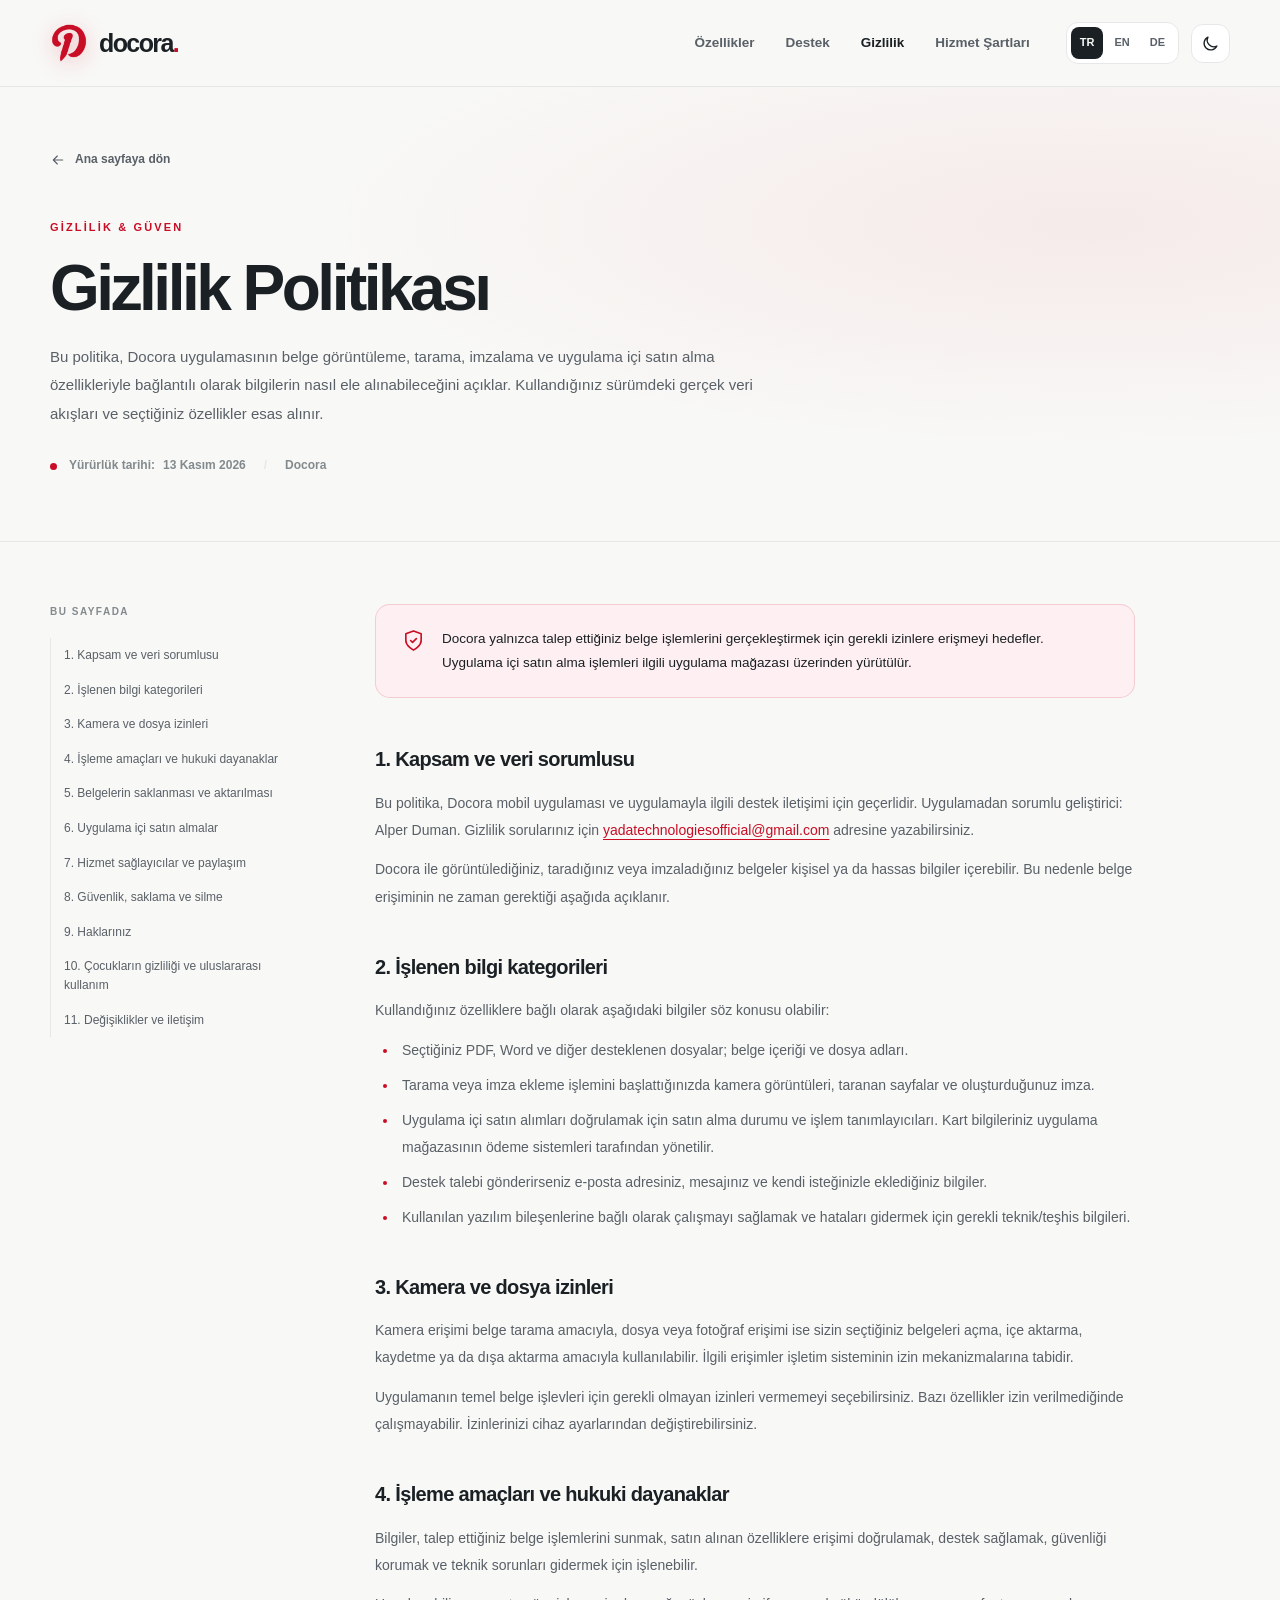
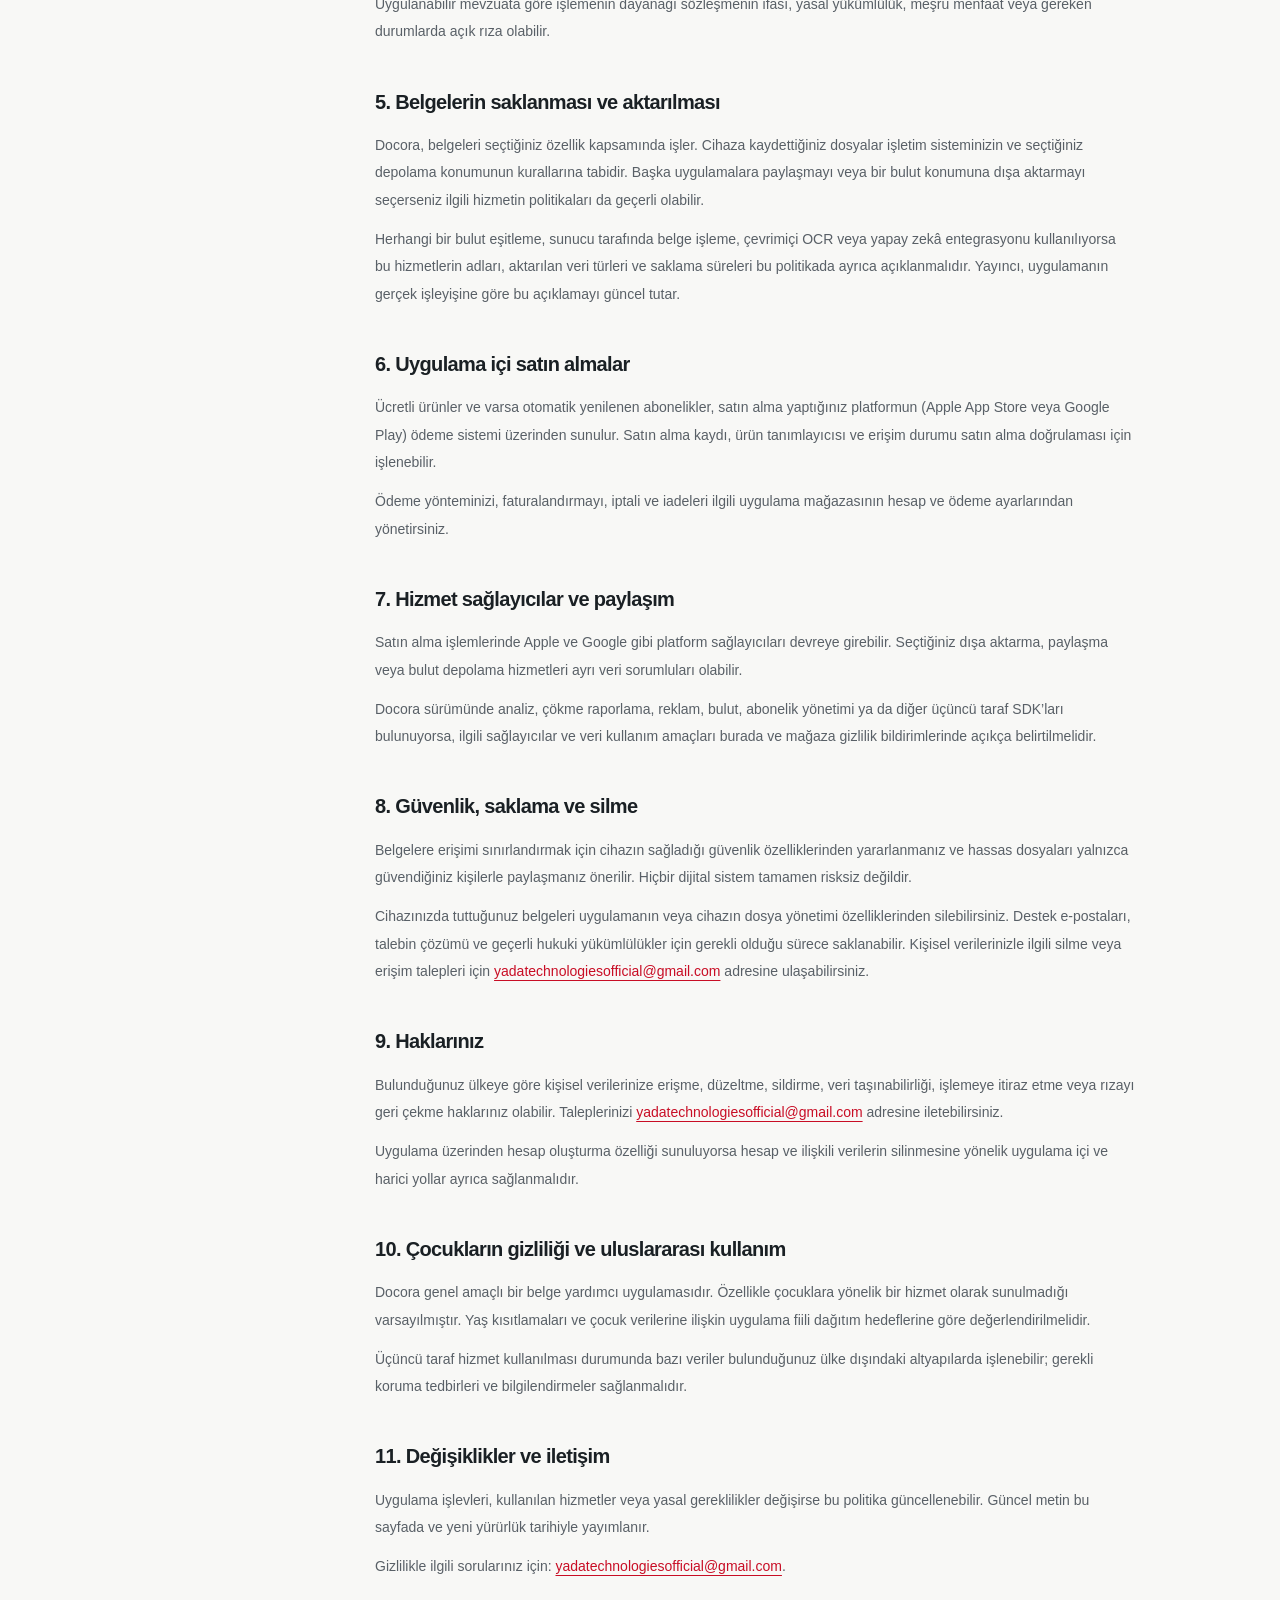
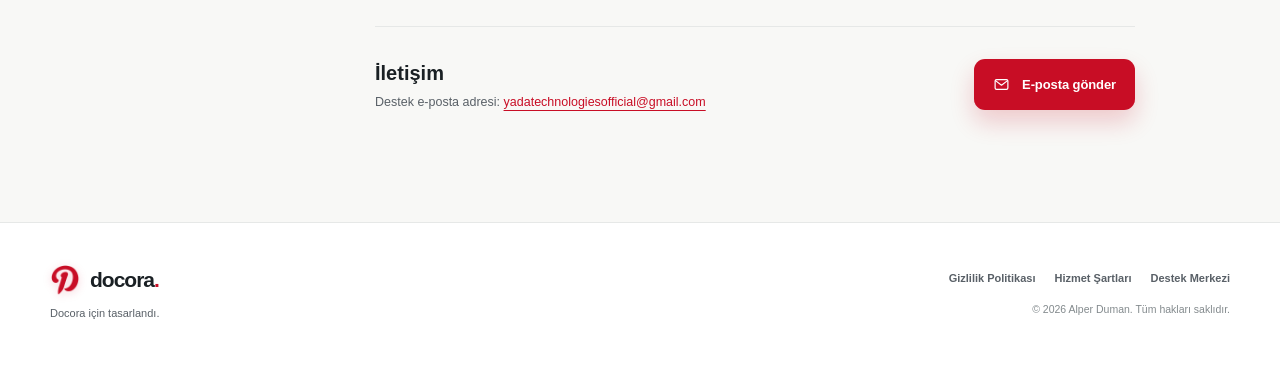
==== privacy.html @ 455901a7 "feat: integrate official Docora logo, responsive branding and prepare GitHub Pages" ====
<!doctype html>
<html lang="tr">
<head>
  <meta charset="utf-8">
  <meta name="viewport" content="width=device-width, initial-scale=1">
  <meta name="description" content="Docora Gizlilik Politikası: belge erişimi, uygulama izinleri, veri işleme ve haklarınız.">
  <meta name="theme-color" content="#f8f8f6">
  <meta name="robots" content="index,follow">
  <meta property="og:type" content="website">
  <meta property="og:site_name" content="Docora">
  <meta property="og:title" content="Gizlilik Politikası — Docora">
  <meta property="og:description" content="Docora Gizlilik Politikası: belge erişimi, uygulama izinleri, veri işleme ve haklarınız.">
  <title>Gizlilik Politikası — Docora</title>
  <link rel="icon" type="image/svg+xml" href="assets/favicon.svg">
  <link rel="icon" type="image/png" sizes="32x32" href="assets/favicon-32x32.png">
  <link rel="icon" type="image/png" sizes="16x16" href="assets/favicon-16x16.png">
  <link rel="apple-touch-icon" sizes="180x180" href="assets/apple-touch-icon.png">
  <meta property="og:image" content="assets/logo.png">
  <link rel="stylesheet" href="assets/style.css">
  <script>try{let v=localStorage.getItem('docora-theme');if(v==='light'||v==='dark')document.documentElement.dataset.theme=v;else if(matchMedia('(prefers-color-scheme: dark)').matches)document.documentElement.dataset.theme='dark'}catch(e){}</script>
  <script defer src="assets/content.js"></script>
  <script defer src="assets/main.js"></script>
</head>
<body data-page="privacy">
<div id="app">
  <header class="site-header"><div class="container header-inner"><a class="brand" href="index.html"><img src="assets/logo.png" alt="Docora Logo" class="brand-logo" width="38" height="38"><span>docora<span class="brand-dot">.</span></span></a><nav class="site-nav" style="display:flex;flex-direction:row;position:static;box-shadow:none;padding:0;border:0"><a href="index.html#features">Özellikler</a><a href="support.html">Destek</a><a href="privacy.html">Gizlilik</a><a href="terms.html">Hizmet Şartları</a></nav></div></header>
  <main id="main-content"><section class="legal-hero"><div class="container"><a class="back-link" href="index.html">Ana sayfaya dön</a><h1>Gizlilik Politikası</h1><p>Bu politika, Docora uygulamasının belge görüntüleme, tarama, imzalama ve uygulama içi satın alma özellikleriyle bağlantılı olarak bilgilerin nasıl ele alınabileceğini açıklar. Kullandığınız sürümdeki gerçek veri akışları ve seçtiğiniz özellikler esas alınır.</p><p>Yürürlük tarihi: 13 Kasım 2026</p></div></section><section class="legal-body-section"><div class="container"><article class="policy-article"><div class="policy-summary"><p>Docora yalnızca talep ettiğiniz belge işlemlerini gerçekleştirmek için gerekli izinlere erişmeyi hedefler. Uygulama içi satın alma işlemleri ilgili uygulama mağazası üzerinden yürütülür.</p></div><section class="policy-section" id="scope"><h2>1. Kapsam ve veri sorumlusu</h2><p>Bu politika, Docora mobil uygulaması ve uygulamayla ilgili destek iletişimi için geçerlidir. Uygulamadan sorumlu geliştirici: Alper Duman. Gizlilik sorularınız için <a href="mailto:yadatechnologiesofficial@gmail.com">yadatechnologiesofficial@gmail.com</a> adresine yazabilirsiniz.</p><p>Docora ile görüntülediğiniz, taradığınız veya imzaladığınız belgeler kişisel ya da hassas bilgiler içerebilir. Bu nedenle belge erişiminin ne zaman gerektiği aşağıda açıklanır.</p></section><section class="policy-section" id="data"><h2>2. İşlenen bilgi kategorileri</h2><p>Kullandığınız özelliklere bağlı olarak aşağıdaki bilgiler söz konusu olabilir:</p><ul><li>Seçtiğiniz PDF, Word ve diğer desteklenen dosyalar; belge içeriği ve dosya adları.</li><li>Tarama veya imza ekleme işlemini başlattığınızda kamera görüntüleri, taranan sayfalar ve oluşturduğunuz imza.</li><li>Uygulama içi satın alımları doğrulamak için satın alma durumu ve işlem tanımlayıcıları. Kart bilgileriniz uygulama mağazasının ödeme sistemleri tarafından yönetilir.</li><li>Destek talebi gönderirseniz e-posta adresiniz, mesajınız ve kendi isteğinizle eklediğiniz bilgiler.</li><li>Kullanılan yazılım bileşenlerine bağlı olarak çalışmayı sağlamak ve hataları gidermek için gerekli teknik/teşhis bilgileri.</li></ul></section><section class="policy-section" id="permissions"><h2>3. Kamera ve dosya izinleri</h2><p>Kamera erişimi belge tarama amacıyla, dosya veya fotoğraf erişimi ise sizin seçtiğiniz belgeleri açma, içe aktarma, kaydetme ya da dışa aktarma amacıyla kullanılabilir. İlgili erişimler işletim sisteminin izin mekanizmalarına tabidir.</p><p>Uygulamanın temel belge işlevleri için gerekli olmayan izinleri vermemeyi seçebilirsiniz. Bazı özellikler izin verilmediğinde çalışmayabilir. İzinlerinizi cihaz ayarlarından değiştirebilirsiniz.</p></section><section class="policy-section" id="purpose"><h2>4. İşleme amaçları ve hukuki dayanaklar</h2><p>Bilgiler, talep ettiğiniz belge işlemlerini sunmak, satın alınan özelliklere erişimi doğrulamak, destek sağlamak, güvenliği korumak ve teknik sorunları gidermek için işlenebilir.</p><p>Uygulanabilir mevzuata göre işlemenin dayanağı sözleşmenin ifası, yasal yükümlülük, meşru menfaat veya gereken durumlarda açık rıza olabilir.</p></section><section class="policy-section" id="storage"><h2>5. Belgelerin saklanması ve aktarılması</h2><p>Docora, belgeleri seçtiğiniz özellik kapsamında işler. Cihaza kaydettiğiniz dosyalar işletim sisteminizin ve seçtiğiniz depolama konumunun kurallarına tabidir. Başka uygulamalara paylaşmayı veya bir bulut konumuna dışa aktarmayı seçerseniz ilgili hizmetin politikaları da geçerli olabilir.</p><p>Herhangi bir bulut eşitleme, sunucu tarafında belge işleme, çevrimiçi OCR veya yapay zekâ entegrasyonu kullanılıyorsa bu hizmetlerin adları, aktarılan veri türleri ve saklama süreleri bu politikada ayrıca açıklanmalıdır. Yayıncı, uygulamanın gerçek işleyişine göre bu açıklamayı güncel tutar.</p></section><section class="policy-section" id="purchases"><h2>6. Uygulama içi satın almalar</h2><p>Ücretli ürünler ve varsa otomatik yenilenen abonelikler, satın alma yaptığınız platformun (Apple App Store veya Google Play) ödeme sistemi üzerinden sunulur. Satın alma kaydı, ürün tanımlayıcısı ve erişim durumu satın alma doğrulaması için işlenebilir.</p><p>Ödeme yönteminizi, faturalandırmayı, iptali ve iadeleri ilgili uygulama mağazasının hesap ve ödeme ayarlarından yönetirsiniz.</p></section><section class="policy-section" id="sharing"><h2>7. Hizmet sağlayıcılar ve paylaşım</h2><p>Satın alma işlemlerinde Apple ve Google gibi platform sağlayıcıları devreye girebilir. Seçtiğiniz dışa aktarma, paylaşma veya bulut depolama hizmetleri ayrı veri sorumluları olabilir.</p><p>Docora sürümünde analiz, çökme raporlama, reklam, bulut, abonelik yönetimi ya da diğer üçüncü taraf SDK’ları bulunuyorsa, ilgili sağlayıcılar ve veri kullanım amaçları burada ve mağaza gizlilik bildirimlerinde açıkça belirtilmelidir.</p></section><section class="policy-section" id="security"><h2>8. Güvenlik, saklama ve silme</h2><p>Belgelere erişimi sınırlandırmak için cihazın sağladığı güvenlik özelliklerinden yararlanmanız ve hassas dosyaları yalnızca güvendiğiniz kişilerle paylaşmanız önerilir. Hiçbir dijital sistem tamamen risksiz değildir.</p><p>Cihazınızda tuttuğunuz belgeleri uygulamanın veya cihazın dosya yönetimi özelliklerinden silebilirsiniz. Destek e-postaları, talebin çözümü ve geçerli hukuki yükümlülükler için gerekli olduğu sürece saklanabilir. Kişisel verilerinizle ilgili silme veya erişim talepleri için <a href="mailto:yadatechnologiesofficial@gmail.com">yadatechnologiesofficial@gmail.com</a> adresine ulaşabilirsiniz.</p></section><section class="policy-section" id="rights"><h2>9. Haklarınız</h2><p>Bulunduğunuz ülkeye göre kişisel verilerinize erişme, düzeltme, sildirme, veri taşınabilirliği, işlemeye itiraz etme veya rızayı geri çekme haklarınız olabilir. Taleplerinizi <a href="mailto:yadatechnologiesofficial@gmail.com">yadatechnologiesofficial@gmail.com</a> adresine iletebilirsiniz.</p><p>Uygulama üzerinden hesap oluşturma özelliği sunuluyorsa hesap ve ilişkili verilerin silinmesine yönelik uygulama içi ve harici yollar ayrıca sağlanmalıdır.</p></section><section class="policy-section" id="children"><h2>10. Çocukların gizliliği ve uluslararası kullanım</h2><p>Docora genel amaçlı bir belge yardımcı uygulamasıdır. Özellikle çocuklara yönelik bir hizmet olarak sunulmadığı varsayılmıştır. Yaş kısıtlamaları ve çocuk verilerine ilişkin uygulama fiili dağıtım hedeflerine göre değerlendirilmelidir.</p><p>Üçüncü taraf hizmet kullanılması durumunda bazı veriler bulunduğunuz ülke dışındaki altyapılarda işlenebilir; gerekli koruma tedbirleri ve bilgilendirmeler sağlanmalıdır.</p></section><section class="policy-section" id="updates"><h2>11. Değişiklikler ve iletişim</h2><p>Uygulama işlevleri, kullanılan hizmetler veya yasal gereklilikler değişirse bu politika güncellenebilir. Güncel metin bu sayfada ve yeni yürürlük tarihiyle yayımlanır.</p><p>Gizlilikle ilgili sorularınız için: <a href="mailto:yadatechnologiesofficial@gmail.com">yadatechnologiesofficial@gmail.com</a>.</p></section><p>İletişim: <a href="mailto:yadatechnologiesofficial@gmail.com">yadatechnologiesofficial@gmail.com</a></p></article></div></section></main>
  <footer class="site-footer"><div class="container footer-inner"><div class="footer-brand"><a href="index.html" class="footer-brand-name"><img src="assets/logo.png" alt="Docora Logo" class="brand-logo" width="30" height="30"><strong>docora<span class="brand-dot">.</span></strong></a><span>Docora için tasarlandı.</span></div><div class="footer-right"><div class="footer-links"><a href="privacy.html">Gizlilik</a><a href="terms.html">Hizmet Şartları</a><a href="support.html">Destek</a></div><span class="copyright">© 2026 Alper Duman. Tüm hakları saklıdır.</span></div></div></footer>
</div>
</body>
</html>
---- assets/style.css ----
:root {
  color-scheme: light;
  --bg: #f8f8f6;
  --surface: #ffffff;
  --surface-2: #f1f1ef;
  --text: #1a2024;
  --subtle: #596067;
  --muted: #838a8d;
  --line: #e6e8e7;
  --red: #c80d25;
  --red-strong: #a9071c;
  --red-light: #fef0f2;
  --paper: #fffefa;
  --header: rgba(248,248,246,.91);
  --shadow: 0 28px 80px rgba(23,30,36,.07);
  --radius: 21px;
}
:root[data-theme='dark'] {
  color-scheme: dark;
  --bg: #121516;
  --surface: #1c2021;
  --surface-2: #24292a;
  --text: #f5f4f1;
  --subtle: #b0b6b7;
  --muted: #8c9698;
  --line: #333839;
  --red: #e0283e;
  --red-strong: #c80d25;
  --red-light: #36171b;
  --paper: #f7f4ef;
  --header: rgba(18,21,22,.93);
  --shadow: 0 28px 80px rgba(0,0,0,.26);
}
*,*::before,*::after { box-sizing:border-box; }
html { scroll-behavior:smooth; scroll-padding-top:104px; }
body { margin:0; background:var(--bg); color:var(--text); font-family:-apple-system,BlinkMacSystemFont,'Segoe UI',Arial,sans-serif; line-height:1.62; -webkit-font-smoothing:antialiased; }
a { color:inherit; text-decoration:none; }
button { font:inherit; }
button,a { -webkit-tap-highlight-color:transparent; }
button:focus-visible,a:focus-visible,summary:focus-visible { outline:3px solid var(--red); outline-offset:4px; }
::selection { background:var(--red); color:white; }
svg { flex-shrink:0; }
.container { width:min(1180px,calc(100% - 76px)); margin-inline:auto; }
.skip-link { position:fixed; top:-100px; left:20px; z-index:200; padding:12px 18px; background:var(--text); color:var(--bg); border-radius:10px; }
.skip-link:focus { top:12px; }
.site-header { background:var(--header); backdrop-filter:blur(22px); -webkit-backdrop-filter:blur(22px); position:sticky; top:0; z-index:50; border-bottom:1px solid var(--line); }
.header-inner { display:flex; align-items:center; min-height:86px; gap:36px; }
.brand { display:inline-flex; align-items:center; gap:11px; flex-shrink:0; font-size:25px; font-family:-apple-system,BlinkMacSystemFont,'Segoe UI',Arial,sans-serif; font-weight:800; letter-spacing:-1.6px; line-height:1; }
.brand-logo { width:38px; height:38px; object-fit:contain; border-radius:10px; display:inline-block; vertical-align:middle; filter:drop-shadow(0 4px 10px rgba(200,13,37,.25)); transition:transform .2s ease; }
.brand:hover .brand-logo { transform:scale(1.06); }
.brand-mark { display:none; }
.brand-dot { color:var(--red); }
.site-nav { display:flex; align-items:center; gap:31px; margin-left:auto; white-space:nowrap; }
.site-nav a { color:var(--subtle); font-size:13.5px; font-weight:700; transition:color .2s; }
.site-nav a:hover,.site-nav a.active { color:var(--text); }
.header-actions { display:flex; align-items:center; gap:12px; flex-shrink:0; }
.lang-switch { display:flex; border:1px solid var(--line); border-radius:12px; padding:4px; gap:2px; background:var(--surface); }
.lang-button { border:0; border-radius:8px; color:var(--subtle); background:transparent; padding:7px 9px; font-size:11px; font-weight:800; cursor:pointer; transition:background .2s,color .2s; }
.lang-button.selected { background:var(--text); color:var(--bg); }
.lang-button:not(.selected):hover { background:var(--surface-2); }
.icon-button { display:grid; place-items:center; color:var(--text); border:1px solid var(--line); border-radius:12px; background:var(--surface); width:39px; height:39px; cursor:pointer; transition:transform .2s,background .2s; }
.icon-button:hover { transform:translateY(-2px); background:var(--surface-2); }
.menu-toggle { display:none; }
.hero { position:relative; overflow:hidden; border-bottom:1px solid var(--line); background:radial-gradient(ellipse at 78% 10%,rgba(200,13,37,.07),transparent 43%),var(--bg); }
.hero-grid { display:grid; grid-template-columns:1fr 1.03fr; gap:46px; align-items:center; min-height:680px; padding-block:95px 114px; }
.hero-copy { position:relative; z-index:2; }
.eyebrow { display:inline-flex; align-items:center; gap:10px; font-size:11px; font-weight:800; text-transform:uppercase; letter-spacing:2.15px; color:var(--red); line-height:1.5; }
.eyebrow-line { width:25px; height:1px; background:var(--red); }
h1,h2,h3,h4,p { margin-top:0; }
h1,h2,h3,h4 { font-family:-apple-system,BlinkMacSystemFont,'Segoe UI',Arial,sans-serif; }
.hero h1 { font-size:clamp(51px,5.4vw,83px); line-height:1.09; letter-spacing:-5px; margin:22px 0 26px; font-weight:800; }
.hero h1 em { font-style:normal; color:var(--red); }
.hero-description { color:var(--subtle); font-size:17px; max-width:490px; line-height:1.85; margin:0 0 32px; }
.hero-actions { display:flex; gap:12px; flex-wrap:wrap; }
.button { display:inline-flex; align-items:center; justify-content:center; gap:12px; padding:14px 19px; min-height:51px; border-radius:11px; font-size:13px; font-weight:800; letter-spacing:-.1px; transition:transform .2s,box-shadow .2s,background .2s; }
.button:hover { transform:translateY(-2px); }
.button-primary { background:var(--red); color:#fff; box-shadow:0 12px 25px rgba(200,13,37,.2); }
.button-primary:hover { background:var(--red-strong); box-shadow:0 15px 30px rgba(200,13,37,.28); }
.button-ghost { background:var(--surface); border:1px solid var(--line); color:var(--text); }
.button-ghost:hover { box-shadow:0 10px 25px rgba(10,10,10,.06); }
.hero-tags { display:flex; gap:18px; flex-wrap:wrap; margin-top:42px; }
.hero-tags span { display:inline-flex; align-items:center; gap:7px; font-size:11px; color:var(--subtle); font-weight:700; }
.hero-tags svg { color:var(--red); }
.hero-visual { min-width:0; position:relative; }
.workspace { position:relative; width:100%; max-width:540px; margin-inline:auto; border-radius:22px; overflow:hidden; border:1px solid var(--line); box-shadow:0 39px 85px rgba(20,27,28,.11),0 7px 16px rgba(20,27,28,.04); background:var(--surface); transform:rotate(-1deg); }
.workspace-top { height:66px; border-bottom:1px solid var(--line); padding:0 23px; display:flex; align-items:center; gap:12px; }
.workspace-mini-logo { display:inline-flex; align-items:center; }
.workspace-mini-logo .brand-logo { width:28px; height:28px; border-radius:7px; filter:none; }
.workspace-label { font-size:10px; font-weight:800; color:var(--muted); letter-spacing:1px; }
.status-pill { margin-left:auto; display:inline-flex; align-items:center; gap:6px; padding:6px 11px; border-radius:99px; background:#eaf5ec; color:#42865a; font-size:10px; font-weight:800; }
.status-pill i { display:inline-block; width:5px; height:5px; border-radius:100%; background:#3baa5a; }
.workspace-canvas { position:relative; min-height:392px; display:flex; justify-content:center; align-items:center; background:repeating-linear-gradient(0deg,transparent 0,transparent 23px,rgba(127,135,137,.045) 24px),repeating-linear-gradient(90deg,transparent 0,transparent 23px,rgba(127,135,137,.045) 24px),var(--surface-2); overflow:hidden; }
.paper-shadow { position:absolute; width:245px; height:315px; transform:translate(12px,9px) rotate(5deg); background:rgba(18,32,40,.09); border-radius:5px; }
.paper { position:relative; width:246px; height:320px; background:var(--paper); box-shadow:0 19px 40px rgba(0,0,0,.12); border-radius:4px; color:#2c3235; transform:rotate(2deg); }
.paper-header { display:flex; align-items:center; gap:8px; padding:15px 16px; border-bottom:1px solid #edeae5; color:#777e7d; font-size:9px; font-weight:700; }
.paper-doc-logo { width:16px; height:16px; object-fit:contain; border-radius:4px; }
.paper-icon { color:#c80d25; }
.paper-menu { margin-left:auto; letter-spacing:2px; font-size:13px; }
.paper-main { padding:26px 26px 16px; }
.paper-accent { width:23px; height:5px; border-radius:10px; background:#c80d25; margin-bottom:17px; }
.paper-title-line { width:90%; height:10px; background:#303c43; border-radius:3px; margin-bottom:8px; }
.paper-title-line.short { width:60%; height:10px; }
.paper-lines { margin-top:24px; display:grid; gap:8px; }
.paper-lines i { width:100%; height:4px; background:#d7d9d7; border-radius:5px; }
.paper-lines i:nth-child(2) { width:82%; }
.paper-lines i:nth-child(4) { width:69%; }
.paper-signature { margin-top:13px; height:45px; display:flex; align-items:center; }
.paper-footer { border-top:1px solid #edeae5; display:flex; justify-content:space-between; align-items:center; padding:10px 17px; color:#9a9e9b; font-size:8px; font-weight:800; letter-spacing:.8px; }
.paper-footer-brand { display:inline-flex; align-items:center; gap:5px; font-weight:800; letter-spacing:.8px; }
.paper-footer-brand img { width:13px; height:13px; object-fit:contain; border-radius:3px; }
.floating-chip { position:absolute; z-index:2; display:flex; align-items:center; gap:8px; font-size:11px; font-weight:800; padding:10px 13px; background:var(--surface); border:1px solid var(--line); border-radius:10px; box-shadow:0 10px 30px rgba(0,0,0,.09); }
.floating-chip svg { color:var(--red); }
.chip-scan { top:81px; left:32px; transform:rotate(-7deg); }
.chip-sign { right:28px; bottom:68px; transform:rotate(8deg); }
.workspace-bottom { display:flex; justify-content:space-between; align-items:center; padding:17px 23px; border-top:1px solid var(--line); }
.workspace-bottom>span { display:flex; align-items:center; gap:8px; font-size:10px; color:var(--subtle); font-weight:700; }
.workspace-bottom svg { color:#46a177; }
.workspace-dots { display:flex; gap:6px; }
.workspace-dots i { width:5px; height:5px; border-radius:100%; background:#b5bbbb; }
.workspace-dots i:first-child { background:var(--red); }
.section { padding:105px 0; }
.section-head { display:flex; justify-content:space-between; align-items:end; gap:35px; margin-bottom:38px; }
.section-head h2 { font-size:clamp(32px,3vw,45px); max-width:640px; line-height:1.25; letter-spacing:-2px; margin:15px 0 0; }
.section-head>p { color:var(--subtle); font-size:14px; max-width:285px; margin:0 0 6px; }
.feature-grid { display:grid; grid-template-columns:repeat(4,minmax(0,1fr)); gap:15px; }
.feature-card { background:var(--surface); border:1px solid var(--line); border-radius:var(--radius); min-height:254px; padding:26px 24px; transition:transform .22s,border-color .22s,box-shadow .22s; }
.feature-card:hover { transform:translateY(-5px); border-color:rgba(200,13,37,.3); box-shadow:var(--shadow); }
.feature-number { display:block; text-align:right; color:var(--muted); font-size:11px; font-weight:800; }
.feature-icon { width:54px; height:54px; display:grid; place-items:center; border-radius:15px; background:var(--red-light); color:var(--red); margin:0 0 28px; }
.feature-card h3 { font-size:16px; letter-spacing:-.5px; margin-bottom:10px; }
.feature-card p { font-size:13px; color:var(--subtle); line-height:1.75; margin-bottom:0; }
.premium-section { padding-top:0; }
.premium-panel { position:relative; overflow:hidden; border-radius:24px; background:#20262a; color:#fff; min-height:315px; display:grid; grid-template-columns:1.4fr .6fr; align-items:center; padding:55px 67px; }
.premium-copy { position:relative; z-index:2; max-width:600px; }
.premium-panel .eyebrow { color:#ffaaa1; }
.premium-panel h2 { font-size:clamp(30px,3vw,43px); letter-spacing:-2px; margin:14px 0 12px; line-height:1.2; }
.premium-panel p { color:#c6ced0; font-size:14px; max-width:600px; line-height:1.8; margin-bottom:20px; }
.premium-link { display:inline-flex; align-items:center; gap:10px; color:white; font-size:13px; font-weight:800; border-bottom:1px solid rgba(255,255,255,.45); padding-bottom:4px; }
.premium-link:hover { color:#ffafa6; }
.premium-glow { position:absolute; width:400px; height:400px; border-radius:100%; right:-100px; top:-60px; background:radial-gradient(circle,rgba(200,13,37,.22),transparent 69%); }
.premium-graphic { position:relative; height:220px; }
.premium-shape { position:absolute; width:155px; height:195px; border:1px solid rgba(255,255,255,.35); border-radius:19px; background:linear-gradient(140deg,rgba(255,255,255,.11),rgba(255,255,255,.02)); box-shadow:0 15px 35px rgba(0,0,0,.15); }
.shape-one { right:85px; top:14px; transform:rotate(-27deg); }
.shape-two { right:45px; top:8px; transform:rotate(-9deg); }
.shape-three { right:0; top:-5px; transform:rotate(11deg); background:linear-gradient(140deg,#eb7668,#bc382f); border:1px solid #ff9d8f; }
.premium-spark { position:absolute; right:50px; top:49px; font-size:87px; color:white; text-shadow:0 7px 20px rgba(0,0,0,.09); }
.trust-section { padding-top:10px; }
.legal-grid { display:grid; grid-template-columns:repeat(3,minmax(0,1fr)); gap:16px; }
.legal-card { position:relative; padding:30px; border:1px solid var(--line); border-radius:19px; background:var(--surface); min-height:215px; transition:transform .22s,box-shadow .22s; }
.legal-card:hover { transform:translateY(-4px); box-shadow:var(--shadow); }
.legal-card-icon { width:44px; height:44px; display:grid; place-items:center; color:var(--red); background:var(--red-light); border-radius:13px; margin-bottom:22px; }
.legal-card h3 { font-size:16px; letter-spacing:-.5px; margin-bottom:6px; }
.legal-card p { font-size:12.5px; max-width:240px; color:var(--subtle); margin:0; }
.legal-card-arrow { position:absolute; bottom:25px; right:25px; }
.site-footer { border-top:1px solid var(--line); padding:42px 0 48px; background:var(--surface); }
.footer-inner { display:flex; align-items:center; justify-content:space-between; gap:24px; }
.footer-brand { display:flex; flex-direction:column; gap:10px; color:var(--subtle); font-size:11px; }
.footer-brand-name { display:flex; align-items:center; gap:10px; color:var(--text); font:800 21px -apple-system,BlinkMacSystemFont,'Segoe UI',Arial,sans-serif; letter-spacing:-1px; }
.footer-brand-name .brand-logo { width:30px; height:30px; border-radius:8px; filter:drop-shadow(0 2px 4px rgba(200,13,37,.18)); }
.footer-right { display:flex; flex-direction:column; align-items:flex-end; gap:13px; }
.footer-links { display:flex; flex-wrap:wrap; gap:19px; }
.footer-links a { font-size:11px; color:var(--subtle); font-weight:700; }
.footer-links a:hover { color:var(--red); }
.copyright { color:var(--muted); font-size:10.5px; }
/* Legal pages */
.legal-hero { padding:63px 0 65px; border-bottom:1px solid var(--line); background:radial-gradient(ellipse at 85% 30%,rgba(200,13,37,.06),transparent 50%); }
.legal-hero-inner { max-width:1180px; }
.back-link { display:flex; align-items:center; gap:9px; width:max-content; font-size:12px; font-weight:700; color:var(--subtle); margin-bottom:44px; }
.back-link svg { transform:rotate(180deg); }
.back-link:hover { color:var(--red); }
.legal-hero h1,.support-hero h1 { font-size:clamp(42px,5vw,70px); line-height:1.15; letter-spacing:-3.5px; margin:13px 0 17px; }
.legal-hero-inner>p { max-width:740px; color:var(--subtle); font-size:15px; line-height:1.9; margin:0 0 28px; }
.legal-meta { display:flex; align-items:center; gap:8px; color:var(--muted); font-size:12px; font-weight:600; }
.meta-dot { width:7px; height:7px; border-radius:50%; background:var(--red); margin-right:4px; }
.meta-spacer { margin:0 10px; color:var(--line); }
.legal-body-section { padding:62px 0 110px; }
.legal-layout { display:grid; grid-template-columns:250px minmax(0,1fr); gap:75px; align-items:start; }
.toc { position:sticky; top:125px; align-self:start; }
.toc-label { margin:0 0 18px; text-transform:uppercase; letter-spacing:1.5px; font-size:10px; font-weight:800; color:var(--muted); }
.toc nav { display:flex; flex-direction:column; gap:0; padding-left:13px; border-left:1px solid var(--line); }
.toc nav a { display:block; padding:8px 12px; border-left:2px solid transparent; margin-left:-14px; font-size:12px; color:var(--subtle); line-height:1.55; }
.toc nav a:hover,.toc nav a:focus-visible { color:var(--red); border-left-color:var(--red); }
.policy-article { max-width:760px; }
.policy-summary { display:flex; align-items:flex-start; gap:17px; padding:22px 26px; background:var(--red-light); border-radius:15px; border:1px solid rgba(200,13,37,.16); margin-bottom:42px; }
.policy-summary svg { flex-shrink:0; color:var(--red); margin-top:2px; }
.policy-summary p { margin:0; font-size:13.5px; line-height:1.8; color:var(--text); }
.policy-section { padding-top:3px; margin-bottom:37px; scroll-margin-top:120px; }
.policy-section h2 { font-size:20px; letter-spacing:-.65px; margin:0 0 14px; }
.policy-section p { color:var(--subtle); font-size:14px; line-height:1.95; margin-bottom:12px; }
.policy-section p a,.policy-contact a:not(.button) { color:var(--red); text-decoration:underline; text-underline-offset:4px; overflow-wrap:anywhere; }
.policy-section ul { padding-left:23px; margin-top:8px; }
.policy-section li { color:var(--subtle); font-size:14px; line-height:1.88; margin-bottom:9px; padding-left:4px; }
.policy-section li::marker { color:var(--red); }
.policy-contact { display:flex; justify-content:space-between; align-items:center; gap:20px; flex-wrap:wrap; border-top:1px solid var(--line); padding-top:30px; margin-top:45px; }
.policy-contact h3 { margin:0 0 3px; font-size:20px; }
.policy-contact p { color:var(--subtle); margin:0; font-size:12.5px; }
/* Support */
.support-hero { padding:64px 0 74px; border-bottom:1px solid var(--line); }
.support-hero-grid { display:flex; justify-content:space-between; align-items:center; gap:60px; }
.support-hero-grid>div:first-child { max-width:690px; }
.support-hero p { font-size:15px; color:var(--subtle); line-height:1.85; max-width:640px; margin:0; }
.support-hero-icon { width:170px; height:170px; border-radius:38px; background:var(--red-light); color:var(--red); display:grid; place-items:center; transform:rotate(-7deg); position:relative; }
.support-hero-icon>span { position:absolute; font:800 21px -apple-system,BlinkMacSystemFont,'Segoe UI',Arial,sans-serif; top:19px; right:24px; background:var(--red); color:#fff; width:34px; height:34px; display:grid; place-items:center; border-radius:50%; }
.faq-section { padding-top:72px; }
.support-layout { display:grid; grid-template-columns:minmax(0,1.45fr) minmax(280px,.65fr); gap:70px; align-items:start; }
.faq-main .section-head { margin-bottom:20px; }
.faq-main .section-head h2 { margin:0; font-size:30px; }
.faq-list { border-top:1px solid var(--line); }
.faq-item { border-bottom:1px solid var(--line); }
.faq-item summary { cursor:pointer; display:flex; justify-content:space-between; gap:20px; align-items:center; font-size:14px; font-weight:800; list-style:none; padding:22px 0; }
.faq-item summary::-webkit-details-marker { display:none; }
.faq-chevron { color:var(--red); transition:transform .25s; display:flex; }
.faq-item[open] .faq-chevron { transform:rotate(180deg); }
.faq-item>p { margin:-2px 30px 22px 0; max-width:650px; color:var(--subtle); font-size:13.5px; line-height:1.88; }
.support-contact-card { background:var(--surface); border:1px solid var(--line); border-radius:20px; padding:29px; }
.support-contact-card .feature-icon { margin-bottom:24px; }
.support-contact-card h3 { font-size:21px; letter-spacing:-1px; margin-bottom:10px; }
.support-contact-card p { color:var(--subtle); font-size:13px; line-height:1.8; margin-bottom:20px; }
.contact-button { width:100%; }
.sidebar-email { display:block; margin-top:13px; color:var(--muted); text-align:center; overflow-wrap:anywhere; font-size:10.5px; }
.sidebar-legal { margin-top:25px; padding:25px 8px; }
.sidebar-legal h4 { font-size:15px; margin-bottom:9px; }
.sidebar-legal p { font-size:12px; color:var(--subtle); line-height:1.75; }
.sidebar-legal a { display:flex; justify-content:space-between; align-items:center; padding:12px 0; border-bottom:1px solid var(--line); font-size:12px; font-weight:700; }
.sidebar-legal a:hover { color:var(--red); }
@media (max-width:1100px) {
  .container { width:min(100% - 54px,1180px); }
  .header-inner { gap:24px; }
  .site-nav { gap:16px; }
  .hero-grid { gap:18px; }
  .hero h1 { letter-spacing:-3.5px; }
  .legal-layout { gap:40px; grid-template-columns:220px minmax(0,1fr); }
  .feature-card { padding:24px 20px; }
}
@media (max-width:900px) {
  .header-inner { min-height:75px; }
  .menu-toggle { display:grid; }
  .site-nav { position:absolute; top:calc(100% + 1px); left:0; right:0; background:var(--surface); padding:14px 30px 20px; border-bottom:1px solid var(--line); box-shadow:0 14px 30px rgba(0,0,0,.06); display:none; flex-direction:column; align-items:stretch; gap:0; margin:0; }
  .site-nav.open { display:flex; }
  .site-nav a { padding:10px 0; }
  .header-actions { margin-left:auto; }
  .hero-grid { grid-template-columns:1fr 1fr; min-height:auto; padding-block:76px; }
  .hero h1 { font-size:clamp(45px,5vw,62px); }
  .hero-description { font-size:15px; }
  .workspace-canvas { min-height:330px; }
  .workspace { transform:none; }
  .paper { transform:scale(.83) rotate(2deg); }
  .paper-shadow { transform:scale(.83) rotate(7deg); }
  .chip-scan { left:10px; }
  .chip-sign { right:8px; }
  .feature-grid { grid-template-columns:repeat(2,1fr); }
  .feature-card { min-height:210px; }
  .legal-grid { grid-template-columns:repeat(3,1fr); gap:11px; }
  .legal-card { padding:20px; }
  .legal-layout { grid-template-columns:1fr; }
  .toc { position:static; }
  .toc-content { border:1px solid var(--line); border-radius:14px; padding:20px; }
  .toc nav { display:grid; grid-template-columns:repeat(2,1fr); border:0; padding:0; column-gap:14px; }
  .toc nav a { margin-left:0; padding:6px 0; border:0; }
  .policy-article { max-width:none; }
  .support-layout { gap:30px; grid-template-columns:1.35fr .75fr; }
}
@media (max-width:650px) {
  .container { width:calc(100% - 36px); }
  .header-inner { min-height:68px; gap:10px; }
  .brand { font-size:22px; }
  .brand-logo { width:32px; height:32px; border-radius:8px; }
  .lang-switch { gap:0; padding:3px; border-radius:9px; }
  .lang-button { padding:7px 6px; font-size:10px; }
  .header-actions { gap:6px; }
  .icon-button { height:34px; width:34px; border-radius:9px; }
  .hero-grid { grid-template-columns:1fr; gap:48px; padding-block:66px 75px; }
  .hero h1 { font-size:clamp(48px,11vw,65px); letter-spacing:-3.3px; margin:20px 0 19px; }
  .hero-description { font-size:15px; max-width:600px; margin-bottom:25px; }
  .hero-tags { gap:10px 18px; margin-top:24px; }
  .workspace { max-width:470px; }
  .workspace-canvas { min-height:340px; }
  .hero-actions { gap:9px; }
  .button { padding:13px 14px; min-height:48px; font-size:12px; }
  .section { padding:72px 0; }
  .section-head { flex-direction:column; align-items:flex-start; gap:14px; margin-bottom:26px; }
  .section-head h2 { font-size:33px; letter-spacing:-1.5px; }
  .section-head>p { max-width:none; }
  .feature-grid { gap:12px; }
  .feature-card { padding:20px; min-height:225px; }
  .feature-card .feature-icon { margin-bottom:18px; }
  .feature-card h3 { font-size:14px; }
  .feature-card p { font-size:12px; }
  .premium-section { padding-top:0; }
  .premium-panel { grid-template-columns:1fr; padding:39px 27px; min-height:310px; }
  .premium-graphic { position:absolute; opacity:.25; right:-70px; top:20px; width:180px; }
  .premium-panel h2 { font-size:31px; max-width:300px; }
  .premium-panel p { font-size:13px; }
  .trust-section { padding-top:0; }
  .legal-grid { grid-template-columns:1fr; }
  .legal-card { padding:22px; min-height:170px; }
  .legal-card-icon { margin-bottom:15px; }
  .legal-card p { max-width:none; padding-right:20px; }
  .site-footer { padding:33px 0; }
  .footer-inner { flex-direction:column; align-items:flex-start; gap:25px; }
  .footer-right { align-items:flex-start; }
  .footer-links { gap:12px 18px; }
  .legal-hero { padding:35px 0 45px; }
  .back-link { margin-bottom:30px; }
  .legal-hero h1,.support-hero h1 { font-size:43px; letter-spacing:-2px; }
  .legal-hero-inner>p { font-size:13.5px; }
  .legal-meta { flex-wrap:wrap; font-size:11px; }
  .legal-body-section { padding:33px 0 72px; }
  .toc-content { padding:16px; }
  .toc nav { grid-template-columns:1fr 1fr; }
  .toc nav a { font-size:11px; }
  .policy-summary { padding:19px; margin-bottom:32px; }
  .policy-summary p { font-size:12.5px; }
  .policy-section { margin-bottom:30px; }
  .policy-section h2 { font-size:18px; }
  .policy-section p,.policy-section li { font-size:13px; }
  .policy-contact { align-items:stretch; }
  .support-hero { padding:35px 0 50px; }
  .support-hero-icon { display:none; }
  .support-hero p { font-size:13.5px; }
  .support-layout { display:flex; flex-direction:column; gap:35px; }
  .faq-main,.support-sidebar { width:100%; }
  .faq-section { padding-top:48px; }
  .sidebar-legal { margin-top:10px; }
}
@media (max-width:385px) {
  .brand { font-size:20px; gap:6px; }
  .header-actions { gap:4px; }
  .lang-button { padding:5px; }
  .hero h1 { font-size:44px; }
  .hero-actions { flex-direction:column; align-items:stretch; }
  .feature-grid { grid-template-columns:1fr; }
  .feature-card { min-height:0; }
  .toc nav { grid-template-columns:1fr; }
  .workspace-canvas { min-height:302px; }
  .paper { transform:scale(.75) rotate(2deg); }
}
@media (prefers-reduced-motion:reduce) {
  *,*::before,*::after { scroll-behavior:auto !important; transition-duration:.01ms !important; animation-duration:.01ms !important; }
}
/* Prevent long German legal page titles from expanding small screens. */
.legal-hero h1,.support-hero h1 { overflow-wrap:anywhere; hyphens:auto; }
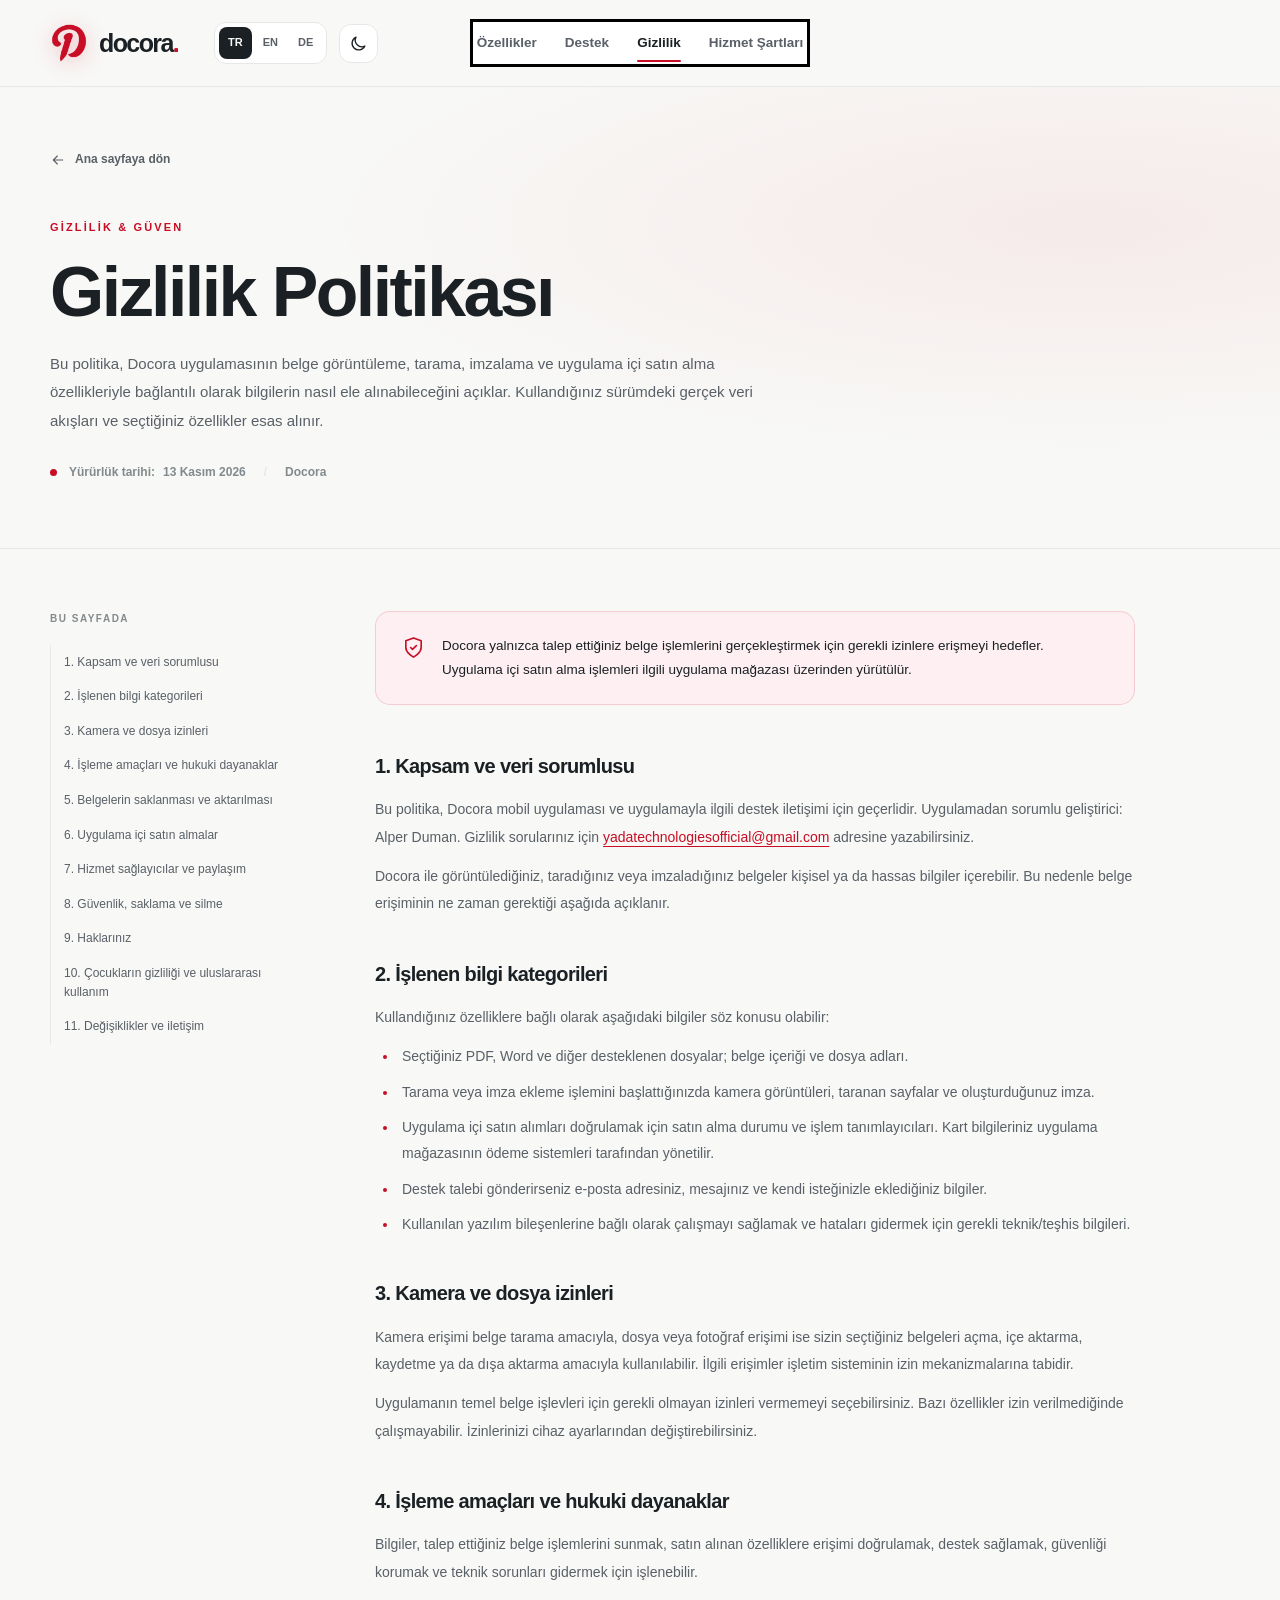
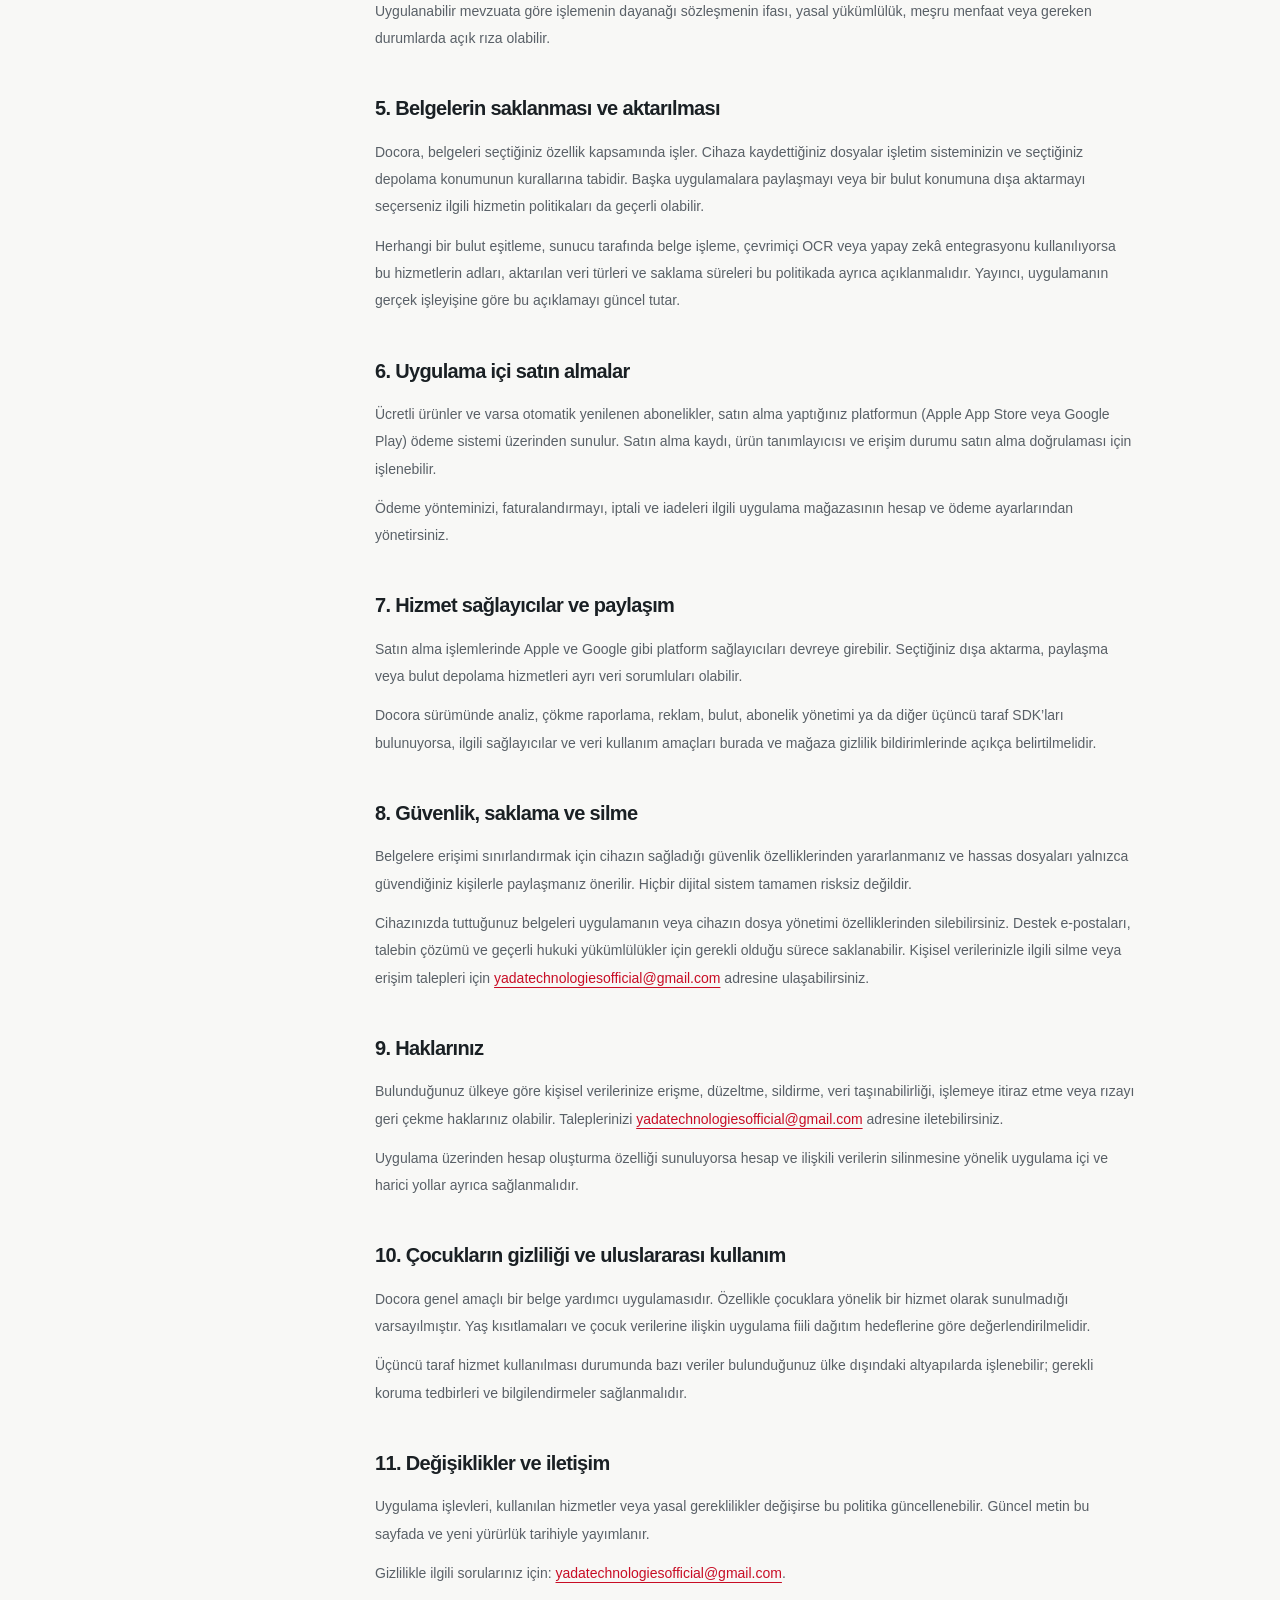
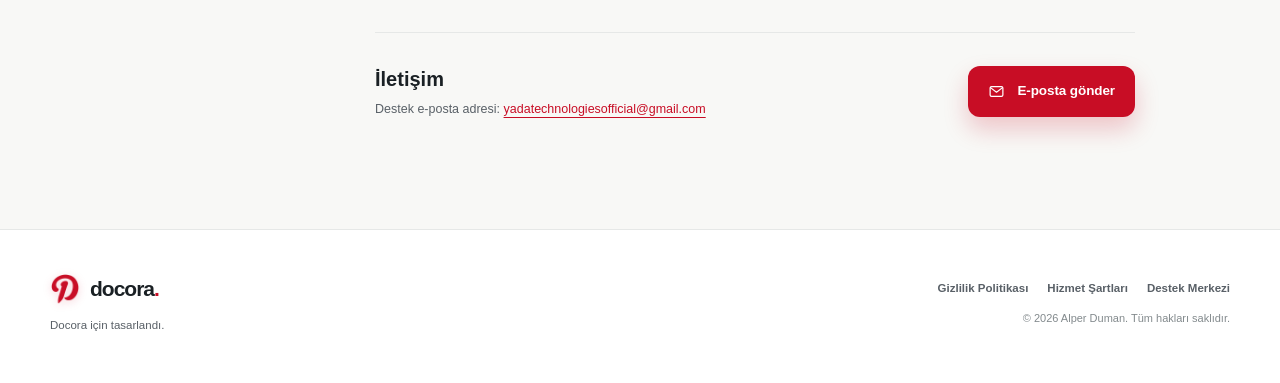
==== commit 1259dac8: "feat(ui): modernize architecture, accessibility, dark mode and responsive design per Modern Web Guid" ====
--- a/privacy.html
+++ b/privacy.html
@@ -11,19 +11,29 @@
   <meta property="og:title" content="Gizlilik Politikası — Docora">
   <meta property="og:description" content="Docora Gizlilik Politikası: belge erişimi, uygulama izinleri, veri işleme ve haklarınız.">
   <title>Gizlilik Politikası — Docora</title>
+  <meta name="color-scheme" content="light dark">
   <link rel="icon" type="image/svg+xml" href="assets/favicon.svg">
   <link rel="icon" type="image/png" sizes="32x32" href="assets/favicon-32x32.png">
   <link rel="icon" type="image/png" sizes="16x16" href="assets/favicon-16x16.png">
   <link rel="apple-touch-icon" sizes="180x180" href="assets/apple-touch-icon.png">
   <meta property="og:image" content="assets/logo.png">
   <link rel="stylesheet" href="assets/style.css">
-  <script>try{let v=localStorage.getItem('docora-theme');if(v==='light'||v==='dark')document.documentElement.dataset.theme=v;else if(matchMedia('(prefers-color-scheme: dark)').matches)document.documentElement.dataset.theme='dark'}catch(e){}</script>
+  <script>
+    try {
+      const saved = localStorage.getItem('docora-theme');
+      if (saved === 'light' || saved === 'dark') {
+        document.querySelector('meta[name="color-scheme"]').content = saved;
+        document.documentElement.dataset.theme = saved;
+      }
+    } catch (e) {}
+  </script>
   <script defer src="assets/content.js"></script>
   <script defer src="assets/main.js"></script>
 </head>
 <body data-page="privacy">
 <div id="app">
-  <header class="site-header"><div class="container header-inner"><a class="brand" href="index.html"><img src="assets/logo.png" alt="Docora Logo" class="brand-logo" width="38" height="38"><span>docora<span class="brand-dot">.</span></span></a><nav class="site-nav" style="display:flex;flex-direction:row;position:static;box-shadow:none;padding:0;border:0"><a href="index.html#features">Özellikler</a><a href="support.html">Destek</a><a href="privacy.html">Gizlilik</a><a href="terms.html">Hizmet Şartları</a></nav></div></header>
+  <a class="skip-link" href="#main-content">İçeriğe geç</a>
+  <header class="site-header"><div class="container header-inner"><a class="brand" href="index.html"><img src="assets/logo.png" alt="Docora Logo" class="brand-logo" width="38" height="38" fetchpriority="high" decoding="async"><span>docora<span class="brand-dot">.</span></span></a><nav id="primary-nav" class="site-nav" aria-label="Menü" popover="auto"><a href="index.html#features">Özellikler</a><a href="support.html">Destek</a><a aria-current="page" href="privacy.html">Gizlilik</a><a href="terms.html">Hizmet Şartları</a></nav><div class="header-actions"><button type="button" class="icon-button menu-toggle" aria-label="Menü" aria-expanded="false" popovertarget="primary-nav" popovertargetaction="toggle" aria-controls="primary-nav"><svg width="22" height="22" viewBox="0 0 24 24" fill="none" stroke="currentColor" stroke-width="1.7" stroke-linecap="round" stroke-linejoin="round" aria-hidden="true"><path d="M4 7h16M4 12h16M4 17h16"/></svg></button></div></div></header>
   <main id="main-content"><section class="legal-hero"><div class="container"><a class="back-link" href="index.html">Ana sayfaya dön</a><h1>Gizlilik Politikası</h1><p>Bu politika, Docora uygulamasının belge görüntüleme, tarama, imzalama ve uygulama içi satın alma özellikleriyle bağlantılı olarak bilgilerin nasıl ele alınabileceğini açıklar. Kullandığınız sürümdeki gerçek veri akışları ve seçtiğiniz özellikler esas alınır.</p><p>Yürürlük tarihi: 13 Kasım 2026</p></div></section><section class="legal-body-section"><div class="container"><article class="policy-article"><div class="policy-summary"><p>Docora yalnızca talep ettiğiniz belge işlemlerini gerçekleştirmek için gerekli izinlere erişmeyi hedefler. Uygulama içi satın alma işlemleri ilgili uygulama mağazası üzerinden yürütülür.</p></div><section class="policy-section" id="scope"><h2>1. Kapsam ve veri sorumlusu</h2><p>Bu politika, Docora mobil uygulaması ve uygulamayla ilgili destek iletişimi için geçerlidir. Uygulamadan sorumlu geliştirici: Alper Duman. Gizlilik sorularınız için <a href="mailto:yadatechnologiesofficial@gmail.com">yadatechnologiesofficial@gmail.com</a> adresine yazabilirsiniz.</p><p>Docora ile görüntülediğiniz, taradığınız veya imzaladığınız belgeler kişisel ya da hassas bilgiler içerebilir. Bu nedenle belge erişiminin ne zaman gerektiği aşağıda açıklanır.</p></section><section class="policy-section" id="data"><h2>2. İşlenen bilgi kategorileri</h2><p>Kullandığınız özelliklere bağlı olarak aşağıdaki bilgiler söz konusu olabilir:</p><ul><li>Seçtiğiniz PDF, Word ve diğer desteklenen dosyalar; belge içeriği ve dosya adları.</li><li>Tarama veya imza ekleme işlemini başlattığınızda kamera görüntüleri, taranan sayfalar ve oluşturduğunuz imza.</li><li>Uygulama içi satın alımları doğrulamak için satın alma durumu ve işlem tanımlayıcıları. Kart bilgileriniz uygulama mağazasının ödeme sistemleri tarafından yönetilir.</li><li>Destek talebi gönderirseniz e-posta adresiniz, mesajınız ve kendi isteğinizle eklediğiniz bilgiler.</li><li>Kullanılan yazılım bileşenlerine bağlı olarak çalışmayı sağlamak ve hataları gidermek için gerekli teknik/teşhis bilgileri.</li></ul></section><section class="policy-section" id="permissions"><h2>3. Kamera ve dosya izinleri</h2><p>Kamera erişimi belge tarama amacıyla, dosya veya fotoğraf erişimi ise sizin seçtiğiniz belgeleri açma, içe aktarma, kaydetme ya da dışa aktarma amacıyla kullanılabilir. İlgili erişimler işletim sisteminin izin mekanizmalarına tabidir.</p><p>Uygulamanın temel belge işlevleri için gerekli olmayan izinleri vermemeyi seçebilirsiniz. Bazı özellikler izin verilmediğinde çalışmayabilir. İzinlerinizi cihaz ayarlarından değiştirebilirsiniz.</p></section><section class="policy-section" id="purpose"><h2>4. İşleme amaçları ve hukuki dayanaklar</h2><p>Bilgiler, talep ettiğiniz belge işlemlerini sunmak, satın alınan özelliklere erişimi doğrulamak, destek sağlamak, güvenliği korumak ve teknik sorunları gidermek için işlenebilir.</p><p>Uygulanabilir mevzuata göre işlemenin dayanağı sözleşmenin ifası, yasal yükümlülük, meşru menfaat veya gereken durumlarda açık rıza olabilir.</p></section><section class="policy-section" id="storage"><h2>5. Belgelerin saklanması ve aktarılması</h2><p>Docora, belgeleri seçtiğiniz özellik kapsamında işler. Cihaza kaydettiğiniz dosyalar işletim sisteminizin ve seçtiğiniz depolama konumunun kurallarına tabidir. Başka uygulamalara paylaşmayı veya bir bulut konumuna dışa aktarmayı seçerseniz ilgili hizmetin politikaları da geçerli olabilir.</p><p>Herhangi bir bulut eşitleme, sunucu tarafında belge işleme, çevrimiçi OCR veya yapay zekâ entegrasyonu kullanılıyorsa bu hizmetlerin adları, aktarılan veri türleri ve saklama süreleri bu politikada ayrıca açıklanmalıdır. Yayıncı, uygulamanın gerçek işleyişine göre bu açıklamayı güncel tutar.</p></section><section class="policy-section" id="purchases"><h2>6. Uygulama içi satın almalar</h2><p>Ücretli ürünler ve varsa otomatik yenilenen abonelikler, satın alma yaptığınız platformun (Apple App Store veya Google Play) ödeme sistemi üzerinden sunulur. Satın alma kaydı, ürün tanımlayıcısı ve erişim durumu satın alma doğrulaması için işlenebilir.</p><p>Ödeme yönteminizi, faturalandırmayı, iptali ve iadeleri ilgili uygulama mağazasının hesap ve ödeme ayarlarından yönetirsiniz.</p></section><section class="policy-section" id="sharing"><h2>7. Hizmet sağlayıcılar ve paylaşım</h2><p>Satın alma işlemlerinde Apple ve Google gibi platform sağlayıcıları devreye girebilir. Seçtiğiniz dışa aktarma, paylaşma veya bulut depolama hizmetleri ayrı veri sorumluları olabilir.</p><p>Docora sürümünde analiz, çökme raporlama, reklam, bulut, abonelik yönetimi ya da diğer üçüncü taraf SDK’ları bulunuyorsa, ilgili sağlayıcılar ve veri kullanım amaçları burada ve mağaza gizlilik bildirimlerinde açıkça belirtilmelidir.</p></section><section class="policy-section" id="security"><h2>8. Güvenlik, saklama ve silme</h2><p>Belgelere erişimi sınırlandırmak için cihazın sağladığı güvenlik özelliklerinden yararlanmanız ve hassas dosyaları yalnızca güvendiğiniz kişilerle paylaşmanız önerilir. Hiçbir dijital sistem tamamen risksiz değildir.</p><p>Cihazınızda tuttuğunuz belgeleri uygulamanın veya cihazın dosya yönetimi özelliklerinden silebilirsiniz. Destek e-postaları, talebin çözümü ve geçerli hukuki yükümlülükler için gerekli olduğu sürece saklanabilir. Kişisel verilerinizle ilgili silme veya erişim talepleri için <a href="mailto:yadatechnologiesofficial@gmail.com">yadatechnologiesofficial@gmail.com</a> adresine ulaşabilirsiniz.</p></section><section class="policy-section" id="rights"><h2>9. Haklarınız</h2><p>Bulunduğunuz ülkeye göre kişisel verilerinize erişme, düzeltme, sildirme, veri taşınabilirliği, işlemeye itiraz etme veya rızayı geri çekme haklarınız olabilir. Taleplerinizi <a href="mailto:yadatechnologiesofficial@gmail.com">yadatechnologiesofficial@gmail.com</a> adresine iletebilirsiniz.</p><p>Uygulama üzerinden hesap oluşturma özelliği sunuluyorsa hesap ve ilişkili verilerin silinmesine yönelik uygulama içi ve harici yollar ayrıca sağlanmalıdır.</p></section><section class="policy-section" id="children"><h2>10. Çocukların gizliliği ve uluslararası kullanım</h2><p>Docora genel amaçlı bir belge yardımcı uygulamasıdır. Özellikle çocuklara yönelik bir hizmet olarak sunulmadığı varsayılmıştır. Yaş kısıtlamaları ve çocuk verilerine ilişkin uygulama fiili dağıtım hedeflerine göre değerlendirilmelidir.</p><p>Üçüncü taraf hizmet kullanılması durumunda bazı veriler bulunduğunuz ülke dışındaki altyapılarda işlenebilir; gerekli koruma tedbirleri ve bilgilendirmeler sağlanmalıdır.</p></section><section class="policy-section" id="updates"><h2>11. Değişiklikler ve iletişim</h2><p>Uygulama işlevleri, kullanılan hizmetler veya yasal gereklilikler değişirse bu politika güncellenebilir. Güncel metin bu sayfada ve yeni yürürlük tarihiyle yayımlanır.</p><p>Gizlilikle ilgili sorularınız için: <a href="mailto:yadatechnologiesofficial@gmail.com">yadatechnologiesofficial@gmail.com</a>.</p></section><p>İletişim: <a href="mailto:yadatechnologiesofficial@gmail.com">yadatechnologiesofficial@gmail.com</a></p></article></div></section></main>
   <footer class="site-footer"><div class="container footer-inner"><div class="footer-brand"><a href="index.html" class="footer-brand-name"><img src="assets/logo.png" alt="Docora Logo" class="brand-logo" width="30" height="30"><strong>docora<span class="brand-dot">.</span></strong></a><span>Docora için tasarlandı.</span></div><div class="footer-right"><div class="footer-links"><a href="privacy.html">Gizlilik</a><a href="terms.html">Hizmet Şartları</a><a href="support.html">Destek</a></div><span class="copyright">© 2026 Alper Duman. Tüm hakları saklıdır.</span></div></div></footer>
 </div>
--- a/assets/style.css
+++ b/assets/style.css
@@ -1,20 +1,32 @@
 :root {
-  color-scheme: light;
-  --bg: #f8f8f6;
-  --surface: #ffffff;
-  --surface-2: #f1f1ef;
-  --text: #1a2024;
-  --subtle: #596067;
-  --muted: #838a8d;
-  --line: #e6e8e7;
-  --red: #c80d25;
-  --red-strong: #a9071c;
-  --red-light: #fef0f2;
-  --paper: #fffefa;
-  --header: rgba(248,248,246,.91);
-  --shadow: 0 28px 80px rgba(23,30,36,.07);
+  color-scheme: light dark;
+
+  /* Synchronize CSS color-scheme with <meta name="color-scheme"> from Modern Web Guidance (dark-mode-toggle) */
+  &:has(> head > meta[name="color-scheme"][content="dark"]) {
+    color-scheme: dark;
+  }
+  &:has(> head > meta[name="color-scheme"][content="light"]) {
+    color-scheme: light;
+  }
+
+  /* CSS light-dark() ensures seamless system and manual override adherence */
+  --bg: light-dark(#f8f8f6, #121516);
+  --surface: light-dark(#ffffff, #1c2021);
+  --surface-2: light-dark(#f1f1ef, #24292a);
+  --text: light-dark(#1a2024, #f5f4f1);
+  --subtle: light-dark(#596067, #b0b6b7);
+  --muted: light-dark(#838a8d, #8c9698);
+  --line: light-dark(#e6e8e7, #333839);
+  --red: light-dark(#c80d25, #e0283e);
+  --red-strong: light-dark(#a9071c, #c80d25);
+  --red-light: light-dark(#fef0f2, #36171b);
+  --paper: light-dark(#fffefa, #f7f4ef);
+  --header: light-dark(rgba(248, 248, 246, 0.92), rgba(18, 21, 22, 0.94));
+  --shadow: light-dark(0 28px 80px rgba(23, 30, 36, 0.07), 0 28px 80px rgba(0, 0, 0, 0.28));
   --radius: 21px;
 }
+
+/* Fallback for legacy browsers lacking light-dark() */
 :root[data-theme='dark'] {
   color-scheme: dark;
   --bg: #121516;
@@ -28,315 +40,1823 @@
   --red-strong: #c80d25;
   --red-light: #36171b;
   --paper: #f7f4ef;
-  --header: rgba(18,21,22,.93);
-  --shadow: 0 28px 80px rgba(0,0,0,.26);
-}
-*,*::before,*::after { box-sizing:border-box; }
-html { scroll-behavior:smooth; scroll-padding-top:104px; }
-body { margin:0; background:var(--bg); color:var(--text); font-family:-apple-system,BlinkMacSystemFont,'Segoe UI',Arial,sans-serif; line-height:1.62; -webkit-font-smoothing:antialiased; }
-a { color:inherit; text-decoration:none; }
-button { font:inherit; }
-button,a { -webkit-tap-highlight-color:transparent; }
-button:focus-visible,a:focus-visible,summary:focus-visible { outline:3px solid var(--red); outline-offset:4px; }
-::selection { background:var(--red); color:white; }
-svg { flex-shrink:0; }
-.container { width:min(1180px,calc(100% - 76px)); margin-inline:auto; }
-.skip-link { position:fixed; top:-100px; left:20px; z-index:200; padding:12px 18px; background:var(--text); color:var(--bg); border-radius:10px; }
-.skip-link:focus { top:12px; }
-.site-header { background:var(--header); backdrop-filter:blur(22px); -webkit-backdrop-filter:blur(22px); position:sticky; top:0; z-index:50; border-bottom:1px solid var(--line); }
-.header-inner { display:flex; align-items:center; min-height:86px; gap:36px; }
-.brand { display:inline-flex; align-items:center; gap:11px; flex-shrink:0; font-size:25px; font-family:-apple-system,BlinkMacSystemFont,'Segoe UI',Arial,sans-serif; font-weight:800; letter-spacing:-1.6px; line-height:1; }
-.brand-logo { width:38px; height:38px; object-fit:contain; border-radius:10px; display:inline-block; vertical-align:middle; filter:drop-shadow(0 4px 10px rgba(200,13,37,.25)); transition:transform .2s ease; }
-.brand:hover .brand-logo { transform:scale(1.06); }
-.brand-mark { display:none; }
-.brand-dot { color:var(--red); }
-.site-nav { display:flex; align-items:center; gap:31px; margin-left:auto; white-space:nowrap; }
-.site-nav a { color:var(--subtle); font-size:13.5px; font-weight:700; transition:color .2s; }
-.site-nav a:hover,.site-nav a.active { color:var(--text); }
-.header-actions { display:flex; align-items:center; gap:12px; flex-shrink:0; }
-.lang-switch { display:flex; border:1px solid var(--line); border-radius:12px; padding:4px; gap:2px; background:var(--surface); }
-.lang-button { border:0; border-radius:8px; color:var(--subtle); background:transparent; padding:7px 9px; font-size:11px; font-weight:800; cursor:pointer; transition:background .2s,color .2s; }
-.lang-button.selected { background:var(--text); color:var(--bg); }
-.lang-button:not(.selected):hover { background:var(--surface-2); }
-.icon-button { display:grid; place-items:center; color:var(--text); border:1px solid var(--line); border-radius:12px; background:var(--surface); width:39px; height:39px; cursor:pointer; transition:transform .2s,background .2s; }
-.icon-button:hover { transform:translateY(-2px); background:var(--surface-2); }
-.menu-toggle { display:none; }
-.hero { position:relative; overflow:hidden; border-bottom:1px solid var(--line); background:radial-gradient(ellipse at 78% 10%,rgba(200,13,37,.07),transparent 43%),var(--bg); }
-.hero-grid { display:grid; grid-template-columns:1fr 1.03fr; gap:46px; align-items:center; min-height:680px; padding-block:95px 114px; }
-.hero-copy { position:relative; z-index:2; }
-.eyebrow { display:inline-flex; align-items:center; gap:10px; font-size:11px; font-weight:800; text-transform:uppercase; letter-spacing:2.15px; color:var(--red); line-height:1.5; }
-.eyebrow-line { width:25px; height:1px; background:var(--red); }
-h1,h2,h3,h4,p { margin-top:0; }
-h1,h2,h3,h4 { font-family:-apple-system,BlinkMacSystemFont,'Segoe UI',Arial,sans-serif; }
-.hero h1 { font-size:clamp(51px,5.4vw,83px); line-height:1.09; letter-spacing:-5px; margin:22px 0 26px; font-weight:800; }
-.hero h1 em { font-style:normal; color:var(--red); }
-.hero-description { color:var(--subtle); font-size:17px; max-width:490px; line-height:1.85; margin:0 0 32px; }
-.hero-actions { display:flex; gap:12px; flex-wrap:wrap; }
-.button { display:inline-flex; align-items:center; justify-content:center; gap:12px; padding:14px 19px; min-height:51px; border-radius:11px; font-size:13px; font-weight:800; letter-spacing:-.1px; transition:transform .2s,box-shadow .2s,background .2s; }
-.button:hover { transform:translateY(-2px); }
-.button-primary { background:var(--red); color:#fff; box-shadow:0 12px 25px rgba(200,13,37,.2); }
-.button-primary:hover { background:var(--red-strong); box-shadow:0 15px 30px rgba(200,13,37,.28); }
-.button-ghost { background:var(--surface); border:1px solid var(--line); color:var(--text); }
-.button-ghost:hover { box-shadow:0 10px 25px rgba(10,10,10,.06); }
-.hero-tags { display:flex; gap:18px; flex-wrap:wrap; margin-top:42px; }
-.hero-tags span { display:inline-flex; align-items:center; gap:7px; font-size:11px; color:var(--subtle); font-weight:700; }
-.hero-tags svg { color:var(--red); }
-.hero-visual { min-width:0; position:relative; }
-.workspace { position:relative; width:100%; max-width:540px; margin-inline:auto; border-radius:22px; overflow:hidden; border:1px solid var(--line); box-shadow:0 39px 85px rgba(20,27,28,.11),0 7px 16px rgba(20,27,28,.04); background:var(--surface); transform:rotate(-1deg); }
-.workspace-top { height:66px; border-bottom:1px solid var(--line); padding:0 23px; display:flex; align-items:center; gap:12px; }
-.workspace-mini-logo { display:inline-flex; align-items:center; }
-.workspace-mini-logo .brand-logo { width:28px; height:28px; border-radius:7px; filter:none; }
-.workspace-label { font-size:10px; font-weight:800; color:var(--muted); letter-spacing:1px; }
-.status-pill { margin-left:auto; display:inline-flex; align-items:center; gap:6px; padding:6px 11px; border-radius:99px; background:#eaf5ec; color:#42865a; font-size:10px; font-weight:800; }
-.status-pill i { display:inline-block; width:5px; height:5px; border-radius:100%; background:#3baa5a; }
-.workspace-canvas { position:relative; min-height:392px; display:flex; justify-content:center; align-items:center; background:repeating-linear-gradient(0deg,transparent 0,transparent 23px,rgba(127,135,137,.045) 24px),repeating-linear-gradient(90deg,transparent 0,transparent 23px,rgba(127,135,137,.045) 24px),var(--surface-2); overflow:hidden; }
-.paper-shadow { position:absolute; width:245px; height:315px; transform:translate(12px,9px) rotate(5deg); background:rgba(18,32,40,.09); border-radius:5px; }
-.paper { position:relative; width:246px; height:320px; background:var(--paper); box-shadow:0 19px 40px rgba(0,0,0,.12); border-radius:4px; color:#2c3235; transform:rotate(2deg); }
-.paper-header { display:flex; align-items:center; gap:8px; padding:15px 16px; border-bottom:1px solid #edeae5; color:#777e7d; font-size:9px; font-weight:700; }
-.paper-doc-logo { width:16px; height:16px; object-fit:contain; border-radius:4px; }
-.paper-icon { color:#c80d25; }
-.paper-menu { margin-left:auto; letter-spacing:2px; font-size:13px; }
-.paper-main { padding:26px 26px 16px; }
-.paper-accent { width:23px; height:5px; border-radius:10px; background:#c80d25; margin-bottom:17px; }
-.paper-title-line { width:90%; height:10px; background:#303c43; border-radius:3px; margin-bottom:8px; }
-.paper-title-line.short { width:60%; height:10px; }
-.paper-lines { margin-top:24px; display:grid; gap:8px; }
-.paper-lines i { width:100%; height:4px; background:#d7d9d7; border-radius:5px; }
-.paper-lines i:nth-child(2) { width:82%; }
-.paper-lines i:nth-child(4) { width:69%; }
-.paper-signature { margin-top:13px; height:45px; display:flex; align-items:center; }
-.paper-footer { border-top:1px solid #edeae5; display:flex; justify-content:space-between; align-items:center; padding:10px 17px; color:#9a9e9b; font-size:8px; font-weight:800; letter-spacing:.8px; }
-.paper-footer-brand { display:inline-flex; align-items:center; gap:5px; font-weight:800; letter-spacing:.8px; }
-.paper-footer-brand img { width:13px; height:13px; object-fit:contain; border-radius:3px; }
-.floating-chip { position:absolute; z-index:2; display:flex; align-items:center; gap:8px; font-size:11px; font-weight:800; padding:10px 13px; background:var(--surface); border:1px solid var(--line); border-radius:10px; box-shadow:0 10px 30px rgba(0,0,0,.09); }
-.floating-chip svg { color:var(--red); }
-.chip-scan { top:81px; left:32px; transform:rotate(-7deg); }
-.chip-sign { right:28px; bottom:68px; transform:rotate(8deg); }
-.workspace-bottom { display:flex; justify-content:space-between; align-items:center; padding:17px 23px; border-top:1px solid var(--line); }
-.workspace-bottom>span { display:flex; align-items:center; gap:8px; font-size:10px; color:var(--subtle); font-weight:700; }
-.workspace-bottom svg { color:#46a177; }
-.workspace-dots { display:flex; gap:6px; }
-.workspace-dots i { width:5px; height:5px; border-radius:100%; background:#b5bbbb; }
-.workspace-dots i:first-child { background:var(--red); }
-.section { padding:105px 0; }
-.section-head { display:flex; justify-content:space-between; align-items:end; gap:35px; margin-bottom:38px; }
-.section-head h2 { font-size:clamp(32px,3vw,45px); max-width:640px; line-height:1.25; letter-spacing:-2px; margin:15px 0 0; }
-.section-head>p { color:var(--subtle); font-size:14px; max-width:285px; margin:0 0 6px; }
-.feature-grid { display:grid; grid-template-columns:repeat(4,minmax(0,1fr)); gap:15px; }
-.feature-card { background:var(--surface); border:1px solid var(--line); border-radius:var(--radius); min-height:254px; padding:26px 24px; transition:transform .22s,border-color .22s,box-shadow .22s; }
-.feature-card:hover { transform:translateY(-5px); border-color:rgba(200,13,37,.3); box-shadow:var(--shadow); }
-.feature-number { display:block; text-align:right; color:var(--muted); font-size:11px; font-weight:800; }
-.feature-icon { width:54px; height:54px; display:grid; place-items:center; border-radius:15px; background:var(--red-light); color:var(--red); margin:0 0 28px; }
-.feature-card h3 { font-size:16px; letter-spacing:-.5px; margin-bottom:10px; }
-.feature-card p { font-size:13px; color:var(--subtle); line-height:1.75; margin-bottom:0; }
-.premium-section { padding-top:0; }
-.premium-panel { position:relative; overflow:hidden; border-radius:24px; background:#20262a; color:#fff; min-height:315px; display:grid; grid-template-columns:1.4fr .6fr; align-items:center; padding:55px 67px; }
-.premium-copy { position:relative; z-index:2; max-width:600px; }
-.premium-panel .eyebrow { color:#ffaaa1; }
-.premium-panel h2 { font-size:clamp(30px,3vw,43px); letter-spacing:-2px; margin:14px 0 12px; line-height:1.2; }
-.premium-panel p { color:#c6ced0; font-size:14px; max-width:600px; line-height:1.8; margin-bottom:20px; }
-.premium-link { display:inline-flex; align-items:center; gap:10px; color:white; font-size:13px; font-weight:800; border-bottom:1px solid rgba(255,255,255,.45); padding-bottom:4px; }
-.premium-link:hover { color:#ffafa6; }
-.premium-glow { position:absolute; width:400px; height:400px; border-radius:100%; right:-100px; top:-60px; background:radial-gradient(circle,rgba(200,13,37,.22),transparent 69%); }
-.premium-graphic { position:relative; height:220px; }
-.premium-shape { position:absolute; width:155px; height:195px; border:1px solid rgba(255,255,255,.35); border-radius:19px; background:linear-gradient(140deg,rgba(255,255,255,.11),rgba(255,255,255,.02)); box-shadow:0 15px 35px rgba(0,0,0,.15); }
-.shape-one { right:85px; top:14px; transform:rotate(-27deg); }
-.shape-two { right:45px; top:8px; transform:rotate(-9deg); }
-.shape-three { right:0; top:-5px; transform:rotate(11deg); background:linear-gradient(140deg,#eb7668,#bc382f); border:1px solid #ff9d8f; }
-.premium-spark { position:absolute; right:50px; top:49px; font-size:87px; color:white; text-shadow:0 7px 20px rgba(0,0,0,.09); }
-.trust-section { padding-top:10px; }
-.legal-grid { display:grid; grid-template-columns:repeat(3,minmax(0,1fr)); gap:16px; }
-.legal-card { position:relative; padding:30px; border:1px solid var(--line); border-radius:19px; background:var(--surface); min-height:215px; transition:transform .22s,box-shadow .22s; }
-.legal-card:hover { transform:translateY(-4px); box-shadow:var(--shadow); }
-.legal-card-icon { width:44px; height:44px; display:grid; place-items:center; color:var(--red); background:var(--red-light); border-radius:13px; margin-bottom:22px; }
-.legal-card h3 { font-size:16px; letter-spacing:-.5px; margin-bottom:6px; }
-.legal-card p { font-size:12.5px; max-width:240px; color:var(--subtle); margin:0; }
-.legal-card-arrow { position:absolute; bottom:25px; right:25px; }
-.site-footer { border-top:1px solid var(--line); padding:42px 0 48px; background:var(--surface); }
-.footer-inner { display:flex; align-items:center; justify-content:space-between; gap:24px; }
-.footer-brand { display:flex; flex-direction:column; gap:10px; color:var(--subtle); font-size:11px; }
-.footer-brand-name { display:flex; align-items:center; gap:10px; color:var(--text); font:800 21px -apple-system,BlinkMacSystemFont,'Segoe UI',Arial,sans-serif; letter-spacing:-1px; }
-.footer-brand-name .brand-logo { width:30px; height:30px; border-radius:8px; filter:drop-shadow(0 2px 4px rgba(200,13,37,.18)); }
-.footer-right { display:flex; flex-direction:column; align-items:flex-end; gap:13px; }
-.footer-links { display:flex; flex-wrap:wrap; gap:19px; }
-.footer-links a { font-size:11px; color:var(--subtle); font-weight:700; }
-.footer-links a:hover { color:var(--red); }
-.copyright { color:var(--muted); font-size:10.5px; }
-/* Legal pages */
-.legal-hero { padding:63px 0 65px; border-bottom:1px solid var(--line); background:radial-gradient(ellipse at 85% 30%,rgba(200,13,37,.06),transparent 50%); }
-.legal-hero-inner { max-width:1180px; }
-.back-link { display:flex; align-items:center; gap:9px; width:max-content; font-size:12px; font-weight:700; color:var(--subtle); margin-bottom:44px; }
-.back-link svg { transform:rotate(180deg); }
-.back-link:hover { color:var(--red); }
-.legal-hero h1,.support-hero h1 { font-size:clamp(42px,5vw,70px); line-height:1.15; letter-spacing:-3.5px; margin:13px 0 17px; }
-.legal-hero-inner>p { max-width:740px; color:var(--subtle); font-size:15px; line-height:1.9; margin:0 0 28px; }
-.legal-meta { display:flex; align-items:center; gap:8px; color:var(--muted); font-size:12px; font-weight:600; }
-.meta-dot { width:7px; height:7px; border-radius:50%; background:var(--red); margin-right:4px; }
-.meta-spacer { margin:0 10px; color:var(--line); }
-.legal-body-section { padding:62px 0 110px; }
-.legal-layout { display:grid; grid-template-columns:250px minmax(0,1fr); gap:75px; align-items:start; }
-.toc { position:sticky; top:125px; align-self:start; }
-.toc-label { margin:0 0 18px; text-transform:uppercase; letter-spacing:1.5px; font-size:10px; font-weight:800; color:var(--muted); }
-.toc nav { display:flex; flex-direction:column; gap:0; padding-left:13px; border-left:1px solid var(--line); }
-.toc nav a { display:block; padding:8px 12px; border-left:2px solid transparent; margin-left:-14px; font-size:12px; color:var(--subtle); line-height:1.55; }
-.toc nav a:hover,.toc nav a:focus-visible { color:var(--red); border-left-color:var(--red); }
-.policy-article { max-width:760px; }
-.policy-summary { display:flex; align-items:flex-start; gap:17px; padding:22px 26px; background:var(--red-light); border-radius:15px; border:1px solid rgba(200,13,37,.16); margin-bottom:42px; }
-.policy-summary svg { flex-shrink:0; color:var(--red); margin-top:2px; }
-.policy-summary p { margin:0; font-size:13.5px; line-height:1.8; color:var(--text); }
-.policy-section { padding-top:3px; margin-bottom:37px; scroll-margin-top:120px; }
-.policy-section h2 { font-size:20px; letter-spacing:-.65px; margin:0 0 14px; }
-.policy-section p { color:var(--subtle); font-size:14px; line-height:1.95; margin-bottom:12px; }
-.policy-section p a,.policy-contact a:not(.button) { color:var(--red); text-decoration:underline; text-underline-offset:4px; overflow-wrap:anywhere; }
-.policy-section ul { padding-left:23px; margin-top:8px; }
-.policy-section li { color:var(--subtle); font-size:14px; line-height:1.88; margin-bottom:9px; padding-left:4px; }
-.policy-section li::marker { color:var(--red); }
-.policy-contact { display:flex; justify-content:space-between; align-items:center; gap:20px; flex-wrap:wrap; border-top:1px solid var(--line); padding-top:30px; margin-top:45px; }
-.policy-contact h3 { margin:0 0 3px; font-size:20px; }
-.policy-contact p { color:var(--subtle); margin:0; font-size:12.5px; }
-/* Support */
-.support-hero { padding:64px 0 74px; border-bottom:1px solid var(--line); }
-.support-hero-grid { display:flex; justify-content:space-between; align-items:center; gap:60px; }
-.support-hero-grid>div:first-child { max-width:690px; }
-.support-hero p { font-size:15px; color:var(--subtle); line-height:1.85; max-width:640px; margin:0; }
-.support-hero-icon { width:170px; height:170px; border-radius:38px; background:var(--red-light); color:var(--red); display:grid; place-items:center; transform:rotate(-7deg); position:relative; }
-.support-hero-icon>span { position:absolute; font:800 21px -apple-system,BlinkMacSystemFont,'Segoe UI',Arial,sans-serif; top:19px; right:24px; background:var(--red); color:#fff; width:34px; height:34px; display:grid; place-items:center; border-radius:50%; }
-.faq-section { padding-top:72px; }
-.support-layout { display:grid; grid-template-columns:minmax(0,1.45fr) minmax(280px,.65fr); gap:70px; align-items:start; }
-.faq-main .section-head { margin-bottom:20px; }
-.faq-main .section-head h2 { margin:0; font-size:30px; }
-.faq-list { border-top:1px solid var(--line); }
-.faq-item { border-bottom:1px solid var(--line); }
-.faq-item summary { cursor:pointer; display:flex; justify-content:space-between; gap:20px; align-items:center; font-size:14px; font-weight:800; list-style:none; padding:22px 0; }
-.faq-item summary::-webkit-details-marker { display:none; }
-.faq-chevron { color:var(--red); transition:transform .25s; display:flex; }
-.faq-item[open] .faq-chevron { transform:rotate(180deg); }
-.faq-item>p { margin:-2px 30px 22px 0; max-width:650px; color:var(--subtle); font-size:13.5px; line-height:1.88; }
-.support-contact-card { background:var(--surface); border:1px solid var(--line); border-radius:20px; padding:29px; }
-.support-contact-card .feature-icon { margin-bottom:24px; }
-.support-contact-card h3 { font-size:21px; letter-spacing:-1px; margin-bottom:10px; }
-.support-contact-card p { color:var(--subtle); font-size:13px; line-height:1.8; margin-bottom:20px; }
-.contact-button { width:100%; }
-.sidebar-email { display:block; margin-top:13px; color:var(--muted); text-align:center; overflow-wrap:anywhere; font-size:10.5px; }
-.sidebar-legal { margin-top:25px; padding:25px 8px; }
-.sidebar-legal h4 { font-size:15px; margin-bottom:9px; }
-.sidebar-legal p { font-size:12px; color:var(--subtle); line-height:1.75; }
-.sidebar-legal a { display:flex; justify-content:space-between; align-items:center; padding:12px 0; border-bottom:1px solid var(--line); font-size:12px; font-weight:700; }
-.sidebar-legal a:hover { color:var(--red); }
-@media (max-width:1100px) {
-  .container { width:min(100% - 54px,1180px); }
-  .header-inner { gap:24px; }
-  .site-nav { gap:16px; }
-  .hero-grid { gap:18px; }
-  .hero h1 { letter-spacing:-3.5px; }
-  .legal-layout { gap:40px; grid-template-columns:220px minmax(0,1fr); }
-  .feature-card { padding:24px 20px; }
-}
-@media (max-width:900px) {
-  .header-inner { min-height:75px; }
-  .menu-toggle { display:grid; }
-  .site-nav { position:absolute; top:calc(100% + 1px); left:0; right:0; background:var(--surface); padding:14px 30px 20px; border-bottom:1px solid var(--line); box-shadow:0 14px 30px rgba(0,0,0,.06); display:none; flex-direction:column; align-items:stretch; gap:0; margin:0; }
-  .site-nav.open { display:flex; }
-  .site-nav a { padding:10px 0; }
-  .header-actions { margin-left:auto; }
-  .hero-grid { grid-template-columns:1fr 1fr; min-height:auto; padding-block:76px; }
-  .hero h1 { font-size:clamp(45px,5vw,62px); }
-  .hero-description { font-size:15px; }
-  .workspace-canvas { min-height:330px; }
-  .workspace { transform:none; }
-  .paper { transform:scale(.83) rotate(2deg); }
-  .paper-shadow { transform:scale(.83) rotate(7deg); }
-  .chip-scan { left:10px; }
-  .chip-sign { right:8px; }
-  .feature-grid { grid-template-columns:repeat(2,1fr); }
-  .feature-card { min-height:210px; }
-  .legal-grid { grid-template-columns:repeat(3,1fr); gap:11px; }
-  .legal-card { padding:20px; }
-  .legal-layout { grid-template-columns:1fr; }
-  .toc { position:static; }
-  .toc-content { border:1px solid var(--line); border-radius:14px; padding:20px; }
-  .toc nav { display:grid; grid-template-columns:repeat(2,1fr); border:0; padding:0; column-gap:14px; }
-  .toc nav a { margin-left:0; padding:6px 0; border:0; }
-  .policy-article { max-width:none; }
-  .support-layout { gap:30px; grid-template-columns:1.35fr .75fr; }
-}
-@media (max-width:650px) {
-  .container { width:calc(100% - 36px); }
-  .header-inner { min-height:68px; gap:10px; }
-  .brand { font-size:22px; }
-  .brand-logo { width:32px; height:32px; border-radius:8px; }
-  .lang-switch { gap:0; padding:3px; border-radius:9px; }
-  .lang-button { padding:7px 6px; font-size:10px; }
-  .header-actions { gap:6px; }
-  .icon-button { height:34px; width:34px; border-radius:9px; }
-  .hero-grid { grid-template-columns:1fr; gap:48px; padding-block:66px 75px; }
-  .hero h1 { font-size:clamp(48px,11vw,65px); letter-spacing:-3.3px; margin:20px 0 19px; }
-  .hero-description { font-size:15px; max-width:600px; margin-bottom:25px; }
-  .hero-tags { gap:10px 18px; margin-top:24px; }
-  .workspace { max-width:470px; }
-  .workspace-canvas { min-height:340px; }
-  .hero-actions { gap:9px; }
-  .button { padding:13px 14px; min-height:48px; font-size:12px; }
-  .section { padding:72px 0; }
-  .section-head { flex-direction:column; align-items:flex-start; gap:14px; margin-bottom:26px; }
-  .section-head h2 { font-size:33px; letter-spacing:-1.5px; }
-  .section-head>p { max-width:none; }
-  .feature-grid { gap:12px; }
-  .feature-card { padding:20px; min-height:225px; }
-  .feature-card .feature-icon { margin-bottom:18px; }
-  .feature-card h3 { font-size:14px; }
-  .feature-card p { font-size:12px; }
-  .premium-section { padding-top:0; }
-  .premium-panel { grid-template-columns:1fr; padding:39px 27px; min-height:310px; }
-  .premium-graphic { position:absolute; opacity:.25; right:-70px; top:20px; width:180px; }
-  .premium-panel h2 { font-size:31px; max-width:300px; }
-  .premium-panel p { font-size:13px; }
-  .trust-section { padding-top:0; }
-  .legal-grid { grid-template-columns:1fr; }
-  .legal-card { padding:22px; min-height:170px; }
-  .legal-card-icon { margin-bottom:15px; }
-  .legal-card p { max-width:none; padding-right:20px; }
-  .site-footer { padding:33px 0; }
-  .footer-inner { flex-direction:column; align-items:flex-start; gap:25px; }
-  .footer-right { align-items:flex-start; }
-  .footer-links { gap:12px 18px; }
-  .legal-hero { padding:35px 0 45px; }
-  .back-link { margin-bottom:30px; }
-  .legal-hero h1,.support-hero h1 { font-size:43px; letter-spacing:-2px; }
-  .legal-hero-inner>p { font-size:13.5px; }
-  .legal-meta { flex-wrap:wrap; font-size:11px; }
-  .legal-body-section { padding:33px 0 72px; }
-  .toc-content { padding:16px; }
-  .toc nav { grid-template-columns:1fr 1fr; }
-  .toc nav a { font-size:11px; }
-  .policy-summary { padding:19px; margin-bottom:32px; }
-  .policy-summary p { font-size:12.5px; }
-  .policy-section { margin-bottom:30px; }
-  .policy-section h2 { font-size:18px; }
-  .policy-section p,.policy-section li { font-size:13px; }
-  .policy-contact { align-items:stretch; }
-  .support-hero { padding:35px 0 50px; }
-  .support-hero-icon { display:none; }
-  .support-hero p { font-size:13.5px; }
-  .support-layout { display:flex; flex-direction:column; gap:35px; }
-  .faq-main,.support-sidebar { width:100%; }
-  .faq-section { padding-top:48px; }
-  .sidebar-legal { margin-top:10px; }
-}
-@media (max-width:385px) {
-  .brand { font-size:20px; gap:6px; }
-  .header-actions { gap:4px; }
-  .lang-button { padding:5px; }
-  .hero h1 { font-size:44px; }
-  .hero-actions { flex-direction:column; align-items:stretch; }
-  .feature-grid { grid-template-columns:1fr; }
-  .feature-card { min-height:0; }
-  .toc nav { grid-template-columns:1fr; }
-  .workspace-canvas { min-height:302px; }
-  .paper { transform:scale(.75) rotate(2deg); }
-}
-@media (prefers-reduced-motion:reduce) {
-  *,*::before,*::after { scroll-behavior:auto !important; transition-duration:.01ms !important; animation-duration:.01ms !important; }
-}
-/* Prevent long German legal page titles from expanding small screens. */
-.legal-hero h1,.support-hero h1 { overflow-wrap:anywhere; hyphens:auto; }
+  --header: rgba(18, 21, 22, 0.94);
+  --shadow: 0 28px 80px rgba(0, 0, 0, 0.28);
+}
+
+*, *::before, *::after {
+  box-sizing: border-box;
+}
+
+html {
+  scroll-behavior: smooth;
+  scroll-padding-top: 104px;
+}
+
+body {
+  margin: 0;
+  background: var(--bg);
+  color: var(--text);
+  font-family: -apple-system, BlinkMacSystemFont, 'Segoe UI', Roboto, Helvetica, Arial, sans-serif;
+  line-height: 1.62;
+  -webkit-font-smoothing: antialiased;
+  min-height: 100dvh;
+}
+
+a {
+  color: inherit;
+  text-decoration: none;
+}
+
+button {
+  font: inherit;
+}
+
+button, a {
+  -webkit-tap-highlight-color: transparent;
+}
+
+button:focus-visible, a:focus-visible, summary:focus-visible {
+  outline: 3px solid var(--red);
+  outline-offset: 4px;
+}
+
+::selection {
+  background: var(--red);
+  color: white;
+}
+
+svg {
+  flex-shrink: 0;
+}
+
+.container {
+  width: min(1180px, calc(100% - 76px));
+  margin-inline: auto;
+}
+
+.skip-link {
+  position: fixed;
+  top: -100px;
+  left: 20px;
+  z-index: 200;
+  padding: 12px 18px;
+  background: var(--text);
+  color: var(--bg);
+  border-radius: 10px;
+  font-weight: 700;
+}
+
+.skip-link:focus {
+  top: 12px;
+}
+
+/* Header & Navigation Bar (Modern Web Guidance navbar) */
+.site-header {
+  background: var(--header);
+  backdrop-filter: blur(22px);
+  -webkit-backdrop-filter: blur(22px);
+  position: sticky;
+  top: 0;
+  z-index: 50;
+  border-bottom: 1px solid var(--line);
+}
+
+.header-inner {
+  display: flex;
+  align-items: center;
+  min-height: 86px;
+  gap: 36px;
+}
+
+.brand {
+  display: inline-flex;
+  align-items: center;
+  gap: 11px;
+  flex-shrink: 0;
+  font-size: 25px;
+  font-weight: 800;
+  letter-spacing: -1.6px;
+  line-height: 1;
+}
+
+.brand-logo {
+  aspect-ratio: 1 / 1;
+  width: 38px;
+  height: 38px;
+  object-fit: contain;
+  border-radius: 10px;
+  display: inline-block;
+  vertical-align: middle;
+  filter: drop-shadow(0 4px 10px rgba(200, 13, 37, 0.25));
+  transition: transform 0.2s ease;
+}
+
+.brand:hover .brand-logo {
+  transform: scale(1.06);
+}
+
+.brand-dot {
+  color: var(--red);
+}
+
+.site-nav {
+  display: flex;
+  align-items: center;
+  gap: 28px;
+  margin-left: auto;
+  white-space: nowrap;
+}
+
+.site-nav a {
+  color: var(--subtle);
+  font-size: 13.5px;
+  font-weight: 700;
+  padding-block: 6px;
+  position: relative;
+  transition: color 0.2s ease;
+}
+
+.site-nav a:hover,
+.site-nav a[aria-current="page"] {
+  color: var(--text);
+}
+
+.site-nav a[aria-current="page"]::after {
+  content: "";
+  position: absolute;
+  bottom: -2px;
+  left: 0;
+  width: 100%;
+  height: 2px;
+  background: var(--red);
+  border-radius: 2px;
+}
+
+.header-actions {
+  display: flex;
+  align-items: center;
+  gap: 12px;
+  flex-shrink: 0;
+}
+
+.lang-switch {
+  display: flex;
+  border: 1px solid var(--line);
+  border-radius: 12px;
+  padding: 4px;
+  gap: 2px;
+  background: var(--surface);
+}
+
+.lang-button {
+  border: 0;
+  border-radius: 8px;
+  color: var(--subtle);
+  background: transparent;
+  padding: 7px 9px;
+  font-size: 11px;
+  font-weight: 800;
+  cursor: pointer;
+  transition: background 0.2s, color 0.2s;
+}
+
+.lang-button.selected {
+  background: var(--text);
+  color: var(--bg);
+}
+
+.lang-button:not(.selected):hover {
+  background: var(--surface-2);
+}
+
+.icon-button {
+  display: grid;
+  place-items: center;
+  color: var(--text);
+  border: 1px solid var(--line);
+  border-radius: 12px;
+  background: var(--surface);
+  width: 39px;
+  height: 39px;
+  cursor: pointer;
+  transition: transform 0.2s, background 0.2s;
+}
+
+.icon-button:hover {
+  transform: translateY(-2px);
+  background: var(--surface-2);
+}
+
+.menu-toggle {
+  display: none;
+  anchor-name: --menu-button;
+}
+
+/* Hero Section */
+.hero {
+  position: relative;
+  overflow: hidden;
+  border-bottom: 1px solid var(--line);
+  background: radial-gradient(ellipse at 78% 10%, rgba(200, 13, 37, 0.08), transparent 45%), var(--bg);
+}
+
+.hero-grid {
+  display: grid;
+  grid-template-columns: 1fr 1.05fr;
+  gap: 46px;
+  align-items: center;
+  min-height: 680px;
+  padding-block: 95px 114px;
+}
+
+.hero-copy {
+  position: relative;
+  z-index: 2;
+}
+
+.eyebrow {
+  display: inline-flex;
+  align-items: center;
+  gap: 10px;
+  font-size: 11px;
+  font-weight: 800;
+  text-transform: uppercase;
+  letter-spacing: 2.15px;
+  color: var(--red);
+  line-height: 1.5;
+}
+
+.eyebrow-line {
+  width: 25px;
+  height: 1px;
+  background: var(--red);
+}
+
+h1, h2, h3, h4, p {
+  margin-top: 0;
+}
+
+/* Fluid responsive typography combining viewport and font-relative units (Modern Web Guidance) */
+.hero h1 {
+  font-size: clamp(2.8rem, 1.8rem + 3.8vw, 5.2rem);
+  line-height: 1.08;
+  letter-spacing: -3.5px;
+  margin: 22px 0 26px;
+  font-weight: 800;
+}
+
+.hero h1 em {
+  font-style: normal;
+  color: var(--red);
+}
+
+.hero-description {
+  color: var(--subtle);
+  font-size: 17px;
+  max-width: 490px;
+  line-height: 1.85;
+  margin: 0 0 32px;
+}
+
+.hero-actions {
+  display: flex;
+  gap: 12px;
+  flex-wrap: wrap;
+}
+
+.button {
+  display: inline-flex;
+  align-items: center;
+  justify-content: center;
+  gap: 12px;
+  padding: 14px 20px;
+  min-height: 51px;
+  border-radius: 12px;
+  font-size: 13.5px;
+  font-weight: 800;
+  letter-spacing: -0.1px;
+  transition: transform 0.2s, box-shadow 0.2s, background 0.2s;
+}
+
+.button:hover {
+  transform: translateY(-2px);
+}
+
+.button-primary {
+  background: var(--red);
+  color: #fff;
+  box-shadow: 0 12px 25px rgba(200, 13, 37, 0.22);
+}
+
+.button-primary:hover {
+  background: var(--red-strong);
+  box-shadow: 0 15px 30px rgba(200, 13, 37, 0.32);
+}
+
+.button-ghost {
+  background: var(--surface);
+  border: 1px solid var(--line);
+  color: var(--text);
+}
+
+.button-ghost:hover {
+  box-shadow: 0 10px 25px rgba(10, 10, 10, 0.06);
+}
+
+.hero-tags {
+  display: flex;
+  gap: 18px;
+  flex-wrap: wrap;
+  margin-top: 42px;
+}
+
+.hero-tags span {
+  display: inline-flex;
+  align-items: center;
+  gap: 7px;
+  font-size: 11.5px;
+  color: var(--subtle);
+  font-weight: 700;
+}
+
+.hero-tags svg {
+  color: var(--red);
+}
+
+/* Interactive App Workspace Mockup (Container Queries) */
+.hero-visual {
+  min-width: 0;
+  position: relative;
+  container-type: inline-size;
+  container-name: visual-container;
+}
+
+.workspace {
+  position: relative;
+  width: 100%;
+  max-width: 550px;
+  margin-inline: auto;
+  border-radius: 22px;
+  overflow: hidden;
+  border: 1px solid var(--line);
+  box-shadow: 0 39px 85px rgba(20, 27, 28, 0.11), 0 7px 16px rgba(20, 27, 28, 0.04);
+  background: var(--surface);
+  transform: rotate(-0.75deg);
+  transition: transform 0.3s ease;
+}
+
+.workspace:hover {
+  transform: rotate(0deg);
+}
+
+.workspace-top {
+  height: 66px;
+  border-bottom: 1px solid var(--line);
+  padding: 0 20px;
+  display: flex;
+  align-items: center;
+  gap: 12px;
+  background: var(--surface);
+}
+
+.workspace-mini-logo {
+  display: inline-flex;
+  align-items: center;
+}
+
+.workspace-mini-logo .brand-logo {
+  width: 28px;
+  height: 28px;
+  border-radius: 7px;
+  filter: none;
+}
+
+.workspace-tabs {
+  display: flex;
+  gap: 4px;
+  background: var(--surface-2);
+  padding: 3px;
+  border-radius: 10px;
+}
+
+.workspace-tab {
+  border: 0;
+  background: transparent;
+  color: var(--subtle);
+  font-size: 10.5px;
+  font-weight: 800;
+  padding: 5px 9px;
+  border-radius: 7px;
+  cursor: pointer;
+  transition: background 0.18s, color 0.18s;
+}
+
+.workspace-tab.active {
+  background: var(--surface);
+  color: var(--text);
+  box-shadow: 0 2px 6px rgba(0, 0, 0, 0.08);
+}
+
+.status-pill {
+  margin-left: auto;
+  display: inline-flex;
+  align-items: center;
+  gap: 6px;
+  padding: 6px 11px;
+  border-radius: 99px;
+  background: #eaf5ec;
+  color: #327e4e;
+  font-size: 10.5px;
+  font-weight: 800;
+}
+
+.status-pill i {
+  display: inline-block;
+  width: 6px;
+  height: 6px;
+  border-radius: 100%;
+  background: #2ea44f;
+}
+
+.workspace-canvas {
+  position: relative;
+  min-height: 400px;
+  display: flex;
+  justify-content: center;
+  align-items: center;
+  background: repeating-linear-gradient(0deg, transparent 0, transparent 23px, rgba(127, 135, 137, 0.05) 24px),
+              repeating-linear-gradient(90deg, transparent 0, transparent 23px, rgba(127, 135, 137, 0.05) 24px),
+              var(--surface-2);
+  overflow: hidden;
+  padding: 24px;
+}
+
+/* Document Sheet */
+.paper-shadow {
+  position: absolute;
+  width: 260px;
+  height: 330px;
+  transform: translate(14px, 10px) rotate(4deg);
+  background: rgba(18, 32, 40, 0.09);
+  border-radius: 6px;
+}
+
+.paper {
+  position: relative;
+  width: 260px;
+  height: 334px;
+  background: var(--paper);
+  box-shadow: 0 19px 40px rgba(0, 0, 0, 0.12);
+  border-radius: 6px;
+  color: #2c3235;
+  transform: rotate(1.5deg);
+  transition: transform 0.25s ease;
+  display: flex;
+  flex-direction: column;
+}
+
+.paper-header {
+  display: flex;
+  align-items: center;
+  gap: 8px;
+  padding: 14px 16px;
+  border-bottom: 1px solid #edeae5;
+  color: #777e7d;
+  font-size: 9.5px;
+  font-weight: 700;
+}
+
+.paper-doc-logo {
+  width: 17px;
+  height: 17px;
+  object-fit: contain;
+  border-radius: 4px;
+}
+
+.paper-menu {
+  margin-left: auto;
+  letter-spacing: 2px;
+  font-size: 13px;
+}
+
+.paper-main {
+  padding: 22px 22px 14px;
+  flex: 1;
+}
+
+.paper-accent {
+  width: 24px;
+  height: 5px;
+  border-radius: 10px;
+  background: var(--red);
+  margin-bottom: 16px;
+}
+
+.paper-title-line {
+  width: 90%;
+  height: 10px;
+  background: #303c43;
+  border-radius: 3px;
+  margin-bottom: 8px;
+}
+
+.paper-title-line.short {
+  width: 60%;
+  height: 10px;
+}
+
+.paper-lines {
+  margin-top: 20px;
+  display: grid;
+  gap: 7px;
+}
+
+.paper-lines i {
+  width: 100%;
+  height: 4px;
+  background: #d7d9d7;
+  border-radius: 5px;
+}
+
+.paper-lines i:nth-child(2) {
+  width: 82%;
+}
+
+.paper-lines i:nth-child(4) {
+  width: 69%;
+}
+
+.paper-signature {
+  margin-top: 14px;
+  height: 44px;
+  display: flex;
+  align-items: center;
+}
+
+.signed-stamp {
+  display: flex;
+  flex-direction: column;
+  align-items: flex-start;
+  gap: 4px;
+}
+
+.cert-pill {
+  display: inline-flex;
+  align-items: center;
+  gap: 4px;
+  font-size: 8px;
+  font-weight: 800;
+  color: #1b8743;
+  background: #eaf8ee;
+  padding: 3px 7px;
+  border-radius: 99px;
+  border: 1px solid #c8ebd2;
+}
+
+/* Scanner Screen Viewfinder & Laser */
+.scan-viewfinder {
+  position: relative;
+  padding: 12px;
+  border-radius: 8px;
+  background: rgba(200, 13, 37, 0.03);
+  border: 1px dashed rgba(200, 13, 37, 0.35);
+  overflow: hidden;
+}
+
+.scan-laser {
+  position: absolute;
+  top: 0;
+  left: 0;
+  right: 0;
+  height: 2px;
+  background: var(--red);
+  box-shadow: 0 0 12px 2px var(--red);
+  animation: scanLaser 2.2s ease-in-out infinite alternate;
+}
+
+@keyframes scanLaser {
+  0% { top: 0%; opacity: 0.3; }
+  50% { opacity: 1; }
+  100% { top: 100%; opacity: 0.3; }
+}
+
+@media (prefers-reduced-motion: reduce) {
+  .scan-laser {
+    animation: none;
+    top: 50%;
+  }
+}
+
+.paper-footer {
+  border-top: 1px solid #edeae5;
+  display: flex;
+  justify-content: space-between;
+  align-items: center;
+  padding: 10px 17px;
+  color: #9a9e9b;
+  font-size: 8px;
+  font-weight: 800;
+  letter-spacing: 0.8px;
+}
+
+.paper-footer-brand {
+  display: inline-flex;
+  align-items: center;
+  gap: 5px;
+}
+
+.paper-footer-brand img {
+  width: 13px;
+  height: 13px;
+  object-fit: contain;
+  border-radius: 3px;
+}
+
+/* Floating interactive feature badges */
+.floating-chip {
+  position: absolute;
+  z-index: 2;
+  display: flex;
+  align-items: center;
+  gap: 8px;
+  font-size: 11px;
+  font-weight: 800;
+  padding: 9px 13px;
+  background: var(--surface);
+  border: 1px solid var(--line);
+  border-radius: 11px;
+  box-shadow: 0 10px 30px rgba(0, 0, 0, 0.09);
+  cursor: pointer;
+  transition: transform 0.2s, box-shadow 0.2s;
+}
+
+.floating-chip:hover {
+  transform: translateY(-2px);
+  box-shadow: 0 12px 35px rgba(0, 0, 0, 0.14);
+}
+
+.floating-chip svg {
+  color: var(--red);
+}
+
+.chip-scan {
+  top: 75px;
+  left: 28px;
+  transform: rotate(-6deg);
+}
+
+.chip-sign {
+  right: 24px;
+  bottom: 65px;
+  transform: rotate(7deg);
+}
+
+.workspace-bottom {
+  display: flex;
+  justify-content: space-between;
+  align-items: center;
+  padding: 16px 22px;
+  border-top: 1px solid var(--line);
+  background: var(--surface);
+}
+
+.workspace-bottom > span {
+  display: flex;
+  align-items: center;
+  gap: 8px;
+  font-size: 10.5px;
+  color: var(--subtle);
+  font-weight: 700;
+}
+
+.workspace-bottom svg {
+  color: #3baa5a;
+}
+
+.workspace-dots {
+  display: flex;
+  gap: 6px;
+}
+
+.workspace-dots i {
+  width: 5px;
+  height: 5px;
+  border-radius: 100%;
+  background: #b5bbbb;
+}
+
+.workspace-dots i:first-child {
+  background: var(--red);
+}
+
+/* Features Grid */
+.section {
+  padding-block: 105px;
+}
+
+.section-head {
+  display: flex;
+  justify-content: space-between;
+  align-items: flex-end;
+  gap: 35px;
+  margin-bottom: 38px;
+}
+
+.section-head h2 {
+  font-size: clamp(2rem, 1.4rem + 2.2vw, 3rem);
+  max-width: 640px;
+  line-height: 1.25;
+  letter-spacing: -2px;
+  margin: 15px 0 0;
+}
+
+.section-head > p {
+  color: var(--subtle);
+  font-size: 14.5px;
+  max-width: 290px;
+  margin: 0 0 6px;
+}
+
+.feature-grid {
+  display: grid;
+  grid-template-columns: repeat(4, minmax(0, 1fr));
+  gap: 16px;
+}
+
+.feature-card {
+  background: var(--surface);
+  border: 1px solid var(--line);
+  border-radius: var(--radius);
+  min-height: 254px;
+  padding: 28px 24px;
+  transition: transform 0.22s, border-color 0.22s, box-shadow 0.22s;
+}
+
+.feature-card:hover {
+  transform: translateY(-5px);
+  border-color: rgba(200, 13, 37, 0.3);
+  box-shadow: var(--shadow);
+}
+
+.feature-number {
+  display: block;
+  text-align: right;
+  color: var(--muted);
+  font-size: 11px;
+  font-weight: 800;
+}
+
+.feature-icon {
+  width: 54px;
+  height: 54px;
+  display: grid;
+  place-items: center;
+  border-radius: 15px;
+  background: var(--red-light);
+  color: var(--red);
+  margin: 0 0 28px;
+}
+
+.feature-card h3 {
+  font-size: 16.5px;
+  letter-spacing: -0.5px;
+  margin-bottom: 10px;
+}
+
+.feature-card p {
+  font-size: 13.5px;
+  color: var(--subtle);
+  line-height: 1.75;
+  margin-bottom: 0;
+}
+
+/* Premium Pro Banner */
+.premium-section {
+  padding-top: 0;
+}
+
+.premium-panel {
+  position: relative;
+  overflow: hidden;
+  border-radius: 24px;
+  background: #20262a;
+  color: #fff;
+  min-height: 315px;
+  display: grid;
+  grid-template-columns: 1.4fr 0.6fr;
+  align-items: center;
+  padding: 55px 67px;
+}
+
+.premium-copy {
+  position: relative;
+  z-index: 2;
+  max-width: 600px;
+}
+
+.premium-panel .eyebrow {
+  color: #ffaaa1;
+}
+
+.premium-panel h2 {
+  font-size: clamp(2rem, 1.4rem + 2vw, 2.8rem);
+  letter-spacing: -2px;
+  margin: 14px 0 12px;
+  line-height: 1.2;
+}
+
+.premium-panel p {
+  color: #c6ced0;
+  font-size: 14px;
+  max-width: 600px;
+  line-height: 1.8;
+  margin-bottom: 22px;
+}
+
+.premium-link {
+  display: inline-flex;
+  align-items: center;
+  gap: 10px;
+  color: white;
+  font-size: 13px;
+  font-weight: 800;
+  border-bottom: 1px solid rgba(255, 255, 255, 0.45);
+  padding-bottom: 4px;
+}
+
+.premium-link:hover {
+  color: #ffafa6;
+}
+
+.premium-glow {
+  position: absolute;
+  width: 400px;
+  height: 400px;
+  border-radius: 100%;
+  right: -100px;
+  top: -60px;
+  background: radial-gradient(circle, rgba(200, 13, 37, 0.25), transparent 69%);
+}
+
+.premium-graphic {
+  position: relative;
+  height: 220px;
+}
+
+.premium-shape {
+  position: absolute;
+  width: 155px;
+  height: 195px;
+  border: 1px solid rgba(255, 255, 255, 0.35);
+  border-radius: 19px;
+  background: linear-gradient(140deg, rgba(255, 255, 255, 0.11), rgba(255, 255, 255, 0.02));
+  box-shadow: 0 15px 35px rgba(0, 0, 0, 0.15);
+}
+
+.shape-one {
+  right: 85px;
+  top: 14px;
+  transform: rotate(-27deg);
+}
+
+.shape-two {
+  right: 45px;
+  top: 8px;
+  transform: rotate(-9deg);
+}
+
+.shape-three {
+  right: 0;
+  top: -5px;
+  transform: rotate(11deg);
+  background: linear-gradient(140deg, #eb7668, #bc382f);
+  border: 1px solid #ff9d8f;
+}
+
+.premium-spark {
+  position: absolute;
+  right: 50px;
+  top: 49px;
+  font-size: 87px;
+  color: white;
+  text-shadow: 0 7px 20px rgba(0, 0, 0, 0.09);
+}
+
+/* Trust & Legal Cards */
+.trust-section {
+  padding-top: 10px;
+}
+
+.legal-grid {
+  display: grid;
+  grid-template-columns: repeat(3, minmax(0, 1fr));
+  gap: 16px;
+}
+
+.legal-card {
+  position: relative;
+  padding: 30px;
+  border: 1px solid var(--line);
+  border-radius: 19px;
+  background: var(--surface);
+  min-height: 215px;
+  transition: transform 0.22s, box-shadow 0.22s;
+}
+
+.legal-card:hover {
+  transform: translateY(-4px);
+  box-shadow: var(--shadow);
+}
+
+.legal-card-icon {
+  width: 44px;
+  height: 44px;
+  display: grid;
+  place-items: center;
+  color: var(--red);
+  background: var(--red-light);
+  border-radius: 13px;
+  margin-bottom: 22px;
+}
+
+.legal-card h3 {
+  font-size: 16.5px;
+  letter-spacing: -0.5px;
+  margin-bottom: 6px;
+}
+
+.legal-card p {
+  font-size: 12.5px;
+  max-width: 240px;
+  color: var(--subtle);
+  margin: 0;
+}
+
+.legal-card-arrow {
+  position: absolute;
+  bottom: 25px;
+  right: 25px;
+}
+
+/* Footer */
+.site-footer {
+  border-top: 1px solid var(--line);
+  padding-block: 42px 48px;
+  background: var(--surface);
+}
+
+.footer-inner {
+  display: flex;
+  align-items: center;
+  justify-content: space-between;
+  gap: 24px;
+}
+
+.footer-brand {
+  display: flex;
+  flex-direction: column;
+  gap: 10px;
+  color: var(--subtle);
+  font-size: 11.5px;
+}
+
+.footer-brand-name {
+  display: flex;
+  align-items: center;
+  gap: 10px;
+  color: var(--text);
+  font-size: 21px;
+  font-weight: 800;
+  letter-spacing: -1px;
+}
+
+.footer-brand-name .brand-logo {
+  width: 30px;
+  height: 30px;
+  border-radius: 8px;
+  filter: drop-shadow(0 2px 4px rgba(200, 13, 37, 0.18));
+}
+
+.footer-right {
+  display: flex;
+  flex-direction: column;
+  align-items: flex-end;
+  gap: 13px;
+}
+
+.footer-links {
+  display: flex;
+  flex-wrap: wrap;
+  gap: 19px;
+}
+
+.footer-links a {
+  font-size: 11.5px;
+  color: var(--subtle);
+  font-weight: 700;
+  transition: color 0.2s;
+}
+
+.footer-links a:hover {
+  color: var(--red);
+}
+
+.copyright {
+  color: var(--muted);
+  font-size: 11px;
+}
+
+/* Legal Pages (Privacy, Terms) */
+.legal-hero {
+  padding-block: 63px 65px;
+  border-bottom: 1px solid var(--line);
+  background: radial-gradient(ellipse at 85% 30%, rgba(200, 13, 37, 0.06), transparent 50%);
+}
+
+.legal-hero-inner {
+  max-width: 1180px;
+}
+
+.back-link {
+  display: flex;
+  align-items: center;
+  gap: 9px;
+  width: max-content;
+  font-size: 12px;
+  font-weight: 700;
+  color: var(--subtle);
+  margin-bottom: 44px;
+  transition: color 0.2s;
+}
+
+.back-link svg {
+  transform: rotate(180deg);
+}
+
+.back-link:hover {
+  color: var(--red);
+}
+
+.legal-hero h1, .support-hero h1 {
+  font-size: clamp(2.5rem, 1.8rem + 3.2vw, 4.4rem);
+  line-height: 1.15;
+  letter-spacing: -2.5px;
+  margin: 13px 0 17px;
+  font-weight: 800;
+}
+
+.legal-hero-inner > p {
+  max-width: 740px;
+  color: var(--subtle);
+  font-size: 15px;
+  line-height: 1.9;
+  margin: 0 0 28px;
+}
+
+.legal-meta {
+  display: flex;
+  align-items: center;
+  gap: 8px;
+  color: var(--muted);
+  font-size: 12px;
+  font-weight: 600;
+}
+
+.meta-dot {
+  width: 7px;
+  height: 7px;
+  border-radius: 50%;
+  background: var(--red);
+  margin-right: 4px;
+}
+
+.meta-spacer {
+  margin: 0 10px;
+  color: var(--line);
+}
+
+.legal-body-section {
+  padding-block: 62px 110px;
+}
+
+.legal-layout {
+  display: grid;
+  grid-template-columns: 250px minmax(0, 1fr);
+  gap: 75px;
+  align-items: start;
+}
+
+.toc {
+  position: sticky;
+  top: 125px;
+  align-self: start;
+}
+
+.toc-label {
+  margin: 0 0 18px;
+  text-transform: uppercase;
+  letter-spacing: 1.5px;
+  font-size: 10px;
+  font-weight: 800;
+  color: var(--muted);
+}
+
+.toc nav {
+  display: flex;
+  flex-direction: column;
+  gap: 0;
+  padding-left: 13px;
+  border-left: 1px solid var(--line);
+}
+
+.toc nav a {
+  display: block;
+  padding: 8px 12px;
+  border-left: 2px solid transparent;
+  margin-left: -14px;
+  font-size: 12px;
+  color: var(--subtle);
+  line-height: 1.55;
+  transition: color 0.15s, border-color 0.15s;
+}
+
+.toc nav a:hover, .toc nav a:focus-visible {
+  color: var(--red);
+  border-left-color: var(--red);
+}
+
+.policy-article {
+  max-width: 760px;
+}
+
+.policy-summary {
+  display: flex;
+  align-items: flex-start;
+  gap: 17px;
+  padding: 22px 26px;
+  background: var(--red-light);
+  border-radius: 15px;
+  border: 1px solid rgba(200, 13, 37, 0.16);
+  margin-bottom: 42px;
+}
+
+.policy-summary svg {
+  flex-shrink: 0;
+  color: var(--red);
+  margin-top: 2px;
+}
+
+.policy-summary p {
+  margin: 0;
+  font-size: 13.5px;
+  line-height: 1.8;
+  color: var(--text);
+}
+
+.policy-section {
+  padding-top: 3px;
+  margin-bottom: 37px;
+  scroll-margin-top: 120px;
+}
+
+.policy-section h2 {
+  font-size: 20px;
+  letter-spacing: -0.65px;
+  margin: 0 0 14px;
+}
+
+.policy-section p {
+  color: var(--subtle);
+  font-size: 14px;
+  line-height: 1.95;
+  margin-bottom: 12px;
+}
+
+.policy-section p a, .policy-contact a:not(.button) {
+  color: var(--red);
+  text-decoration: underline;
+  text-underline-offset: 4px;
+  overflow-wrap: anywhere;
+}
+
+.policy-section ul {
+  padding-left: 23px;
+  margin-top: 8px;
+}
+
+.policy-section li {
+  color: var(--subtle);
+  font-size: 14px;
+  line-height: 1.88;
+  margin-bottom: 9px;
+  padding-left: 4px;
+}
+
+.policy-section li::marker {
+  color: var(--red);
+}
+
+.policy-contact {
+  display: flex;
+  justify-content: space-between;
+  align-items: center;
+  gap: 20px;
+  flex-wrap: wrap;
+  border-top: 1px solid var(--line);
+  padding-top: 30px;
+  margin-top: 45px;
+}
+
+.policy-contact h3 {
+  margin: 0 0 3px;
+  font-size: 20px;
+}
+
+.policy-contact p {
+  color: var(--subtle);
+  margin: 0;
+  font-size: 12.5px;
+}
+
+/* Support Page & Modern Accordion (Modern Web Guidance accordion) */
+.support-hero {
+  padding-block: 64px 74px;
+  border-bottom: 1px solid var(--line);
+}
+
+.support-hero-grid {
+  display: flex;
+  justify-content: space-between;
+  align-items: center;
+  gap: 60px;
+}
+
+.support-hero-grid > div:first-child {
+  max-width: 690px;
+}
+
+.support-hero p {
+  font-size: 15px;
+  color: var(--subtle);
+  line-height: 1.85;
+  max-width: 640px;
+  margin: 0;
+}
+
+.support-hero-icon {
+  width: 170px;
+  height: 170px;
+  border-radius: 38px;
+  background: var(--red-light);
+  color: var(--red);
+  display: grid;
+  place-items: center;
+  transform: rotate(-7deg);
+  position: relative;
+}
+
+.support-hero-icon > span {
+  position: absolute;
+  font: 800 21px -apple-system, BlinkMacSystemFont, 'Segoe UI', Arial, sans-serif;
+  top: 19px;
+  right: 24px;
+  background: var(--red);
+  color: #fff;
+  width: 34px;
+  height: 34px;
+  display: grid;
+  place-items: center;
+  border-radius: 50%;
+}
+
+.faq-section {
+  padding-top: 72px;
+}
+
+.support-layout {
+  display: grid;
+  grid-template-columns: minmax(0, 1.45fr) minmax(280px, 0.65fr);
+  gap: 70px;
+  align-items: start;
+}
+
+.faq-main .section-head {
+  margin-bottom: 20px;
+}
+
+.faq-main .section-head h2 {
+  margin: 0;
+  font-size: 30px;
+}
+
+.faq-list {
+  border-top: 1px solid var(--line);
+}
+
+/* Modern Accessible Details Accordion */
+.faq-item {
+  border-bottom: 1px solid var(--line);
+}
+
+.faq-item summary {
+  cursor: pointer;
+  display: flex;
+  justify-content: space-between;
+  gap: 20px;
+  align-items: center;
+  font-size: 14.5px;
+  font-weight: 800;
+  list-style: none;
+  padding: 22px 0;
+  transition: color 0.2s ease;
+}
+
+.faq-item summary::-webkit-details-marker {
+  display: none;
+}
+
+.faq-item summary:hover {
+  color: var(--red);
+}
+
+.faq-chevron {
+  color: var(--red);
+  transition: rotate 0.25s ease;
+  display: flex;
+}
+
+.faq-item[open] .faq-chevron {
+  rotate: 180deg;
+}
+
+/* Modern Details Content Animation with interpolate-size and discrete transitions */
+.faq-item::details-content {
+  interpolate-size: allow-keywords;
+  overflow: clip;
+  contain: layout;
+}
+
+.faq-item:not([open])::details-content {
+  block-size: 0;
+}
+
+@media (prefers-reduced-motion: no-preference) {
+  .faq-item::details-content {
+    transition: block-size 0.3s ease-in-out, content-visibility 0.3s ease-in-out;
+    transition-behavior: allow-discrete;
+  }
+}
+
+.faq-item p {
+  margin: -2px 30px 22px 0;
+  max-width: 650px;
+  color: var(--subtle);
+  font-size: 13.5px;
+  line-height: 1.88;
+}
+
+.support-contact-card {
+  background: var(--surface);
+  border: 1px solid var(--line);
+  border-radius: 20px;
+  padding: 29px;
+}
+
+.support-contact-card .feature-icon {
+  margin-bottom: 24px;
+}
+
+.support-contact-card h3 {
+  font-size: 21px;
+  letter-spacing: -1px;
+  margin-bottom: 10px;
+}
+
+.support-contact-card p {
+  color: var(--subtle);
+  font-size: 13px;
+  line-height: 1.8;
+  margin-bottom: 20px;
+}
+
+.contact-button {
+  width: 100%;
+}
+
+.sidebar-email {
+  display: block;
+  margin-top: 13px;
+  color: var(--muted);
+  text-align: center;
+  overflow-wrap: anywhere;
+  font-size: 11px;
+}
+
+.sidebar-legal {
+  margin-top: 25px;
+  padding: 25px 8px;
+}
+
+.sidebar-legal h4 {
+  font-size: 15px;
+  margin-bottom: 9px;
+}
+
+.sidebar-legal p {
+  font-size: 12px;
+  color: var(--subtle);
+  line-height: 1.75;
+}
+
+.sidebar-legal a {
+  display: flex;
+  justify-content: space-between;
+  align-items: center;
+  padding: 12px 0;
+  border-bottom: 1px solid var(--line);
+  font-size: 12px;
+  font-weight: 700;
+  transition: color 0.2s;
+}
+
+.sidebar-legal a:hover {
+  color: var(--red);
+}
+
+/* Responsive Media Queries */
+@media (max-width: 1100px) {
+  .container {
+    width: min(100% - 54px, 1180px);
+  }
+  .header-inner {
+    gap: 24px;
+  }
+  .site-nav {
+    gap: 16px;
+  }
+  .hero-grid {
+    gap: 24px;
+  }
+  .legal-layout {
+    gap: 40px;
+    grid-template-columns: 220px minmax(0, 1fr);
+  }
+  .feature-card {
+    padding: 24px 20px;
+  }
+}
+
+@media (max-width: 900px) {
+  .header-inner {
+    min-height: 75px;
+  }
+  .menu-toggle {
+    display: grid;
+  }
+
+  /* Popover Site Navigation (Modern Web Guidance navbar) */
+  .site-nav[popover] {
+    position: fixed;
+    inset: auto;
+    inset-block-start: 4.75rem;
+    inset-block-start: anchor(--menu-button bottom);
+    inset-inline: 1rem;
+    inline-size: auto;
+    max-inline-size: calc(100dvw - 2rem);
+    background: var(--surface);
+    border: 1px solid var(--line);
+    border-radius: 18px;
+    padding: 16px 20px;
+    box-shadow: 0 16px 40px rgba(0, 0, 0, 0.16);
+    display: flex;
+    flex-direction: column;
+    align-items: stretch;
+    gap: 4px;
+    margin: 0;
+    opacity: 1;
+    transform: translateY(0);
+    transition: opacity 0.2s ease, transform 0.2s ease, display 0.2s allow-discrete, overlay 0.2s allow-discrete;
+  }
+
+  .site-nav[popover]:not(:is(:popover-open, .\:popover-open)) {
+    display: none;
+    opacity: 0;
+    transform: translateY(-8px);
+  }
+
+  @starting-style {
+    .site-nav[popover]:is(:popover-open, .\:popover-open) {
+      opacity: 0;
+      transform: translateY(-8px);
+    }
+  }
+
+  .site-nav a {
+    padding: 12px 14px;
+    border-radius: 9px;
+    font-size: 14.5px;
+  }
+
+  .site-nav a:hover {
+    background: var(--surface-2);
+  }
+
+  .header-actions {
+    margin-left: auto;
+  }
+
+  .hero-grid {
+    grid-template-columns: 1fr;
+    min-height: auto;
+    padding-block: 76px;
+    gap: 56px;
+  }
+
+  .feature-grid {
+    grid-template-columns: repeat(2, 1fr);
+  }
+
+  .feature-card {
+    min-height: 210px;
+  }
+
+  .legal-grid {
+    grid-template-columns: repeat(3, 1fr);
+    gap: 12px;
+  }
+
+  .legal-card {
+    padding: 20px;
+  }
+
+  .legal-layout {
+    grid-template-columns: 1fr;
+  }
+
+  .toc {
+    position: static;
+  }
+
+  .toc-content {
+    border: 1px solid var(--line);
+    border-radius: 14px;
+    padding: 20px;
+  }
+
+  .toc nav {
+    display: grid;
+    grid-template-columns: repeat(2, 1fr);
+    border: 0;
+    padding: 0;
+    column-gap: 14px;
+  }
+
+  .toc nav a {
+    margin-left: 0;
+    padding: 6px 0;
+    border: 0;
+  }
+
+  .policy-article {
+    max-width: none;
+  }
+
+  .support-layout {
+    gap: 30px;
+    grid-template-columns: 1.35fr 0.75fr;
+  }
+}
+
+@media (max-width: 650px) {
+  .container {
+    width: calc(100% - 36px);
+  }
+
+  .header-inner {
+    min-height: 68px;
+    gap: 10px;
+  }
+
+  .brand {
+    font-size: 22px;
+  }
+
+  .brand-logo {
+    width: 32px;
+    height: 32px;
+    border-radius: 8px;
+  }
+
+  .lang-switch {
+    gap: 0;
+    padding: 3px;
+    border-radius: 9px;
+  }
+
+  .lang-button {
+    padding: 7px 6px;
+    font-size: 10px;
+  }
+
+  .header-actions {
+    gap: 6px;
+  }
+
+  .icon-button {
+    height: 34px;
+    width: 34px;
+    border-radius: 9px;
+  }
+
+  .hero-grid {
+    padding-block: 60px 70px;
+    gap: 48px;
+  }
+
+  .hero-tags {
+    gap: 10px 18px;
+    margin-top: 24px;
+  }
+
+  .workspace {
+    max-width: 470px;
+  }
+
+  .workspace-canvas {
+    min-height: 340px;
+  }
+
+  .button {
+    padding: 13px 16px;
+    min-height: 48px;
+    font-size: 12.5px;
+  }
+
+  .section {
+    padding-block: 72px;
+  }
+
+  .section-head {
+    flex-direction: column;
+    align-items: flex-start;
+    gap: 14px;
+    margin-bottom: 26px;
+  }
+
+  .section-head > p {
+    max-width: none;
+  }
+
+  .feature-grid {
+    gap: 12px;
+  }
+
+  .feature-card {
+    padding: 20px;
+    min-height: 225px;
+  }
+
+  .premium-panel {
+    grid-template-columns: 1fr;
+    padding: 39px 27px;
+    min-height: 310px;
+  }
+
+  .premium-graphic {
+    position: absolute;
+    opacity: 0.25;
+    right: -70px;
+    top: 20px;
+    width: 180px;
+  }
+
+  .legal-grid {
+    grid-template-columns: 1fr;
+  }
+
+  .legal-card {
+    padding: 22px;
+    min-height: 170px;
+  }
+
+  .site-footer {
+    padding-block: 33px;
+  }
+
+  .footer-inner {
+    flex-direction: column;
+    align-items: flex-start;
+    gap: 25px;
+  }
+
+  .footer-right {
+    align-items: flex-start;
+  }
+
+  .footer-links {
+    gap: 12px 18px;
+  }
+
+  .legal-hero {
+    padding-block: 35px 45px;
+  }
+
+  .back-link {
+    margin-bottom: 30px;
+  }
+
+  .legal-body-section {
+    padding-block: 33px 72px;
+  }
+
+  .toc nav {
+    grid-template-columns: 1fr 1fr;
+  }
+
+  .policy-summary {
+    padding: 19px;
+    margin-bottom: 32px;
+  }
+
+  .support-hero {
+    padding-block: 35px 50px;
+  }
+
+  .support-hero-icon {
+    display: none;
+  }
+
+  .support-layout {
+    display: flex;
+    flex-direction: column;
+    gap: 35px;
+  }
+
+  .faq-main, .support-sidebar {
+    width: 100%;
+  }
+
+  .faq-section {
+    padding-top: 48px;
+  }
+}
+
+@media (max-width: 385px) {
+  .brand {
+    font-size: 20px;
+    gap: 6px;
+  }
+  .header-actions {
+    gap: 4px;
+  }
+  .lang-button {
+    padding: 5px;
+  }
+  .hero-actions {
+    flex-direction: column;
+    align-items: stretch;
+  }
+  .feature-grid {
+    grid-template-columns: 1fr;
+  }
+  .toc nav {
+    grid-template-columns: 1fr;
+  }
+  .workspace-canvas {
+    min-height: 302px;
+  }
+  .paper {
+    transform: scale(0.78);
+  }
+}
+
+/* Reduced Motion Preference (WCAG & Performance) */
+@media (prefers-reduced-motion: reduce) {
+  *, *::before, *::after {
+    scroll-behavior: auto !important;
+    transition-duration: 0.01ms !important;
+    animation-duration: 0.01ms !important;
+  }
+}
+
+/* High Contrast & Forced Colors Mode (Accessibility standard) */
+@media (forced-colors: active) {
+  .brand-logo {
+    forced-color-adjust: none;
+  }
+  .button-primary,
+  .button-ghost,
+  .lang-button.selected {
+    border: 2px solid ButtonText;
+  }
+  .site-nav a[aria-current="page"] {
+    outline: 2px solid Highlight;
+  }
+}
+
+/* Prevent long German legal page titles from expanding small screens */
+.legal-hero h1, .support-hero h1 {
+  overflow-wrap: anywhere;
+  hyphens: auto;
+}
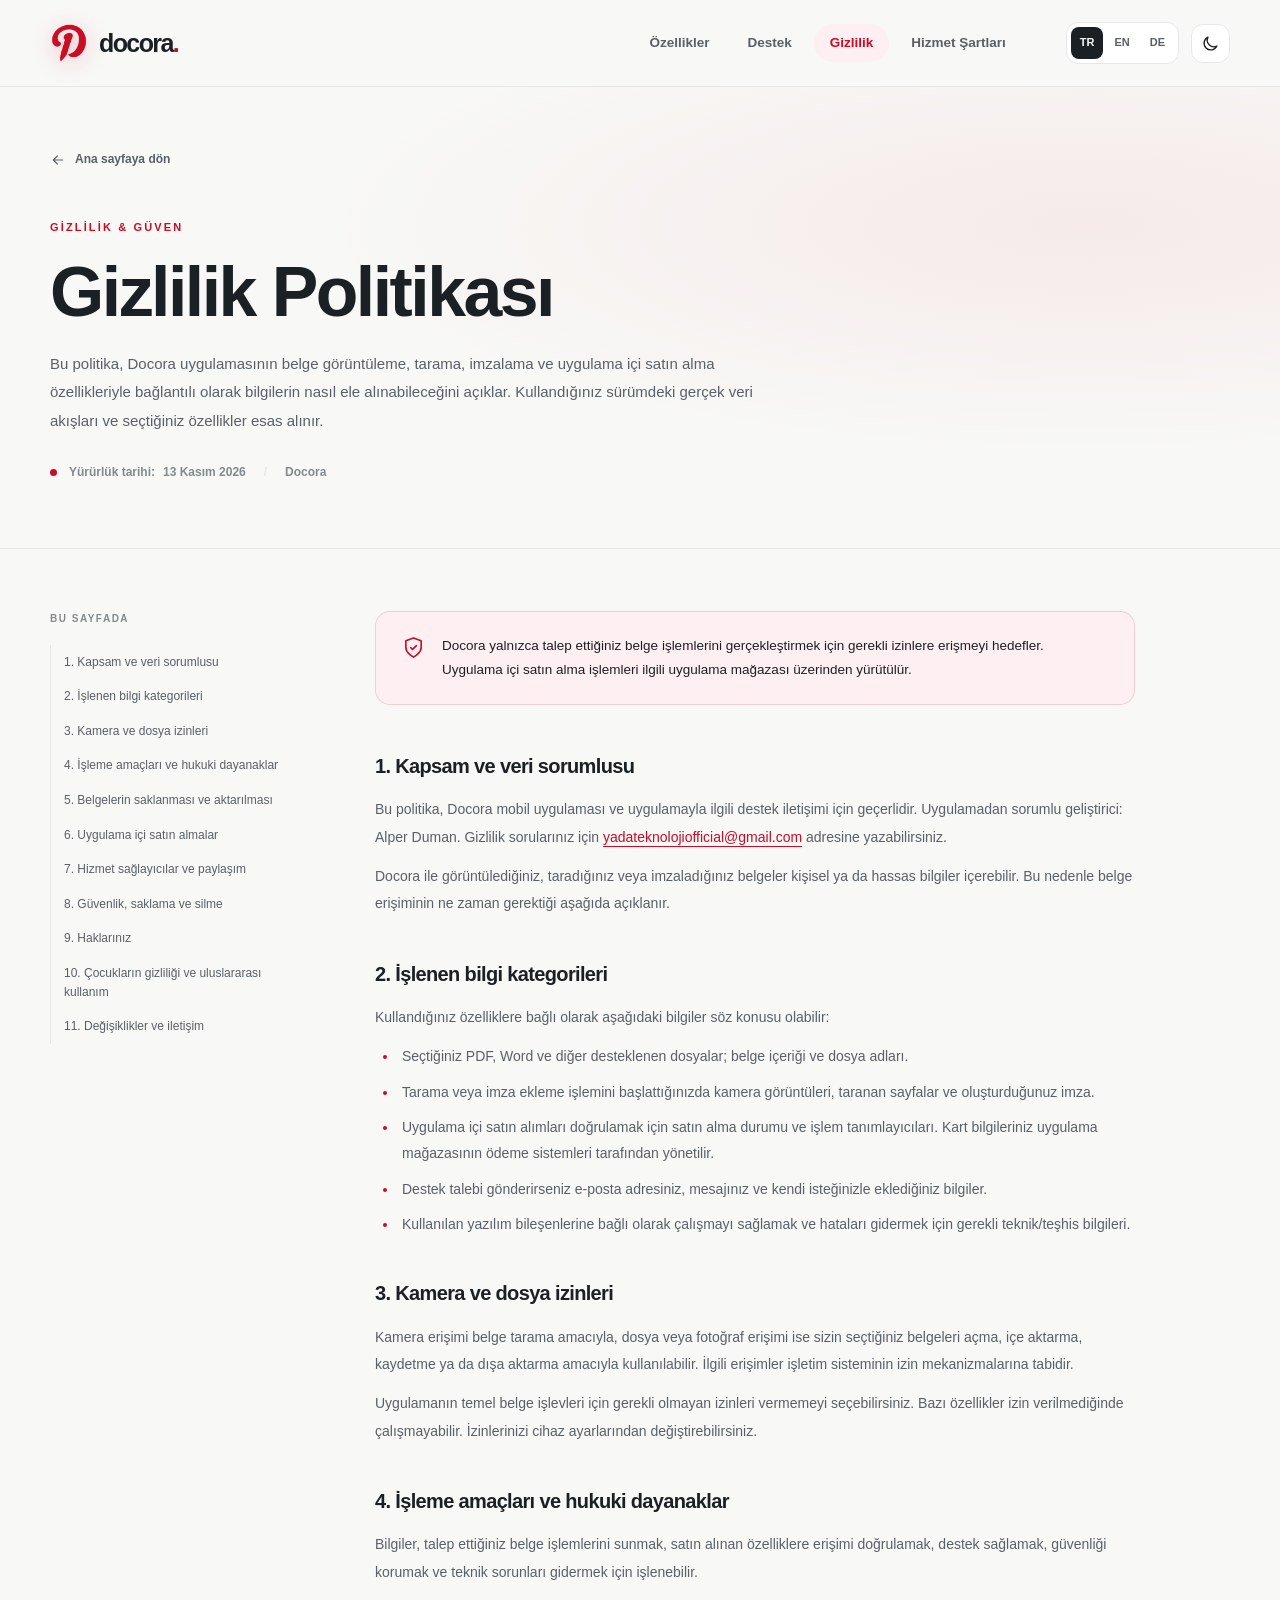
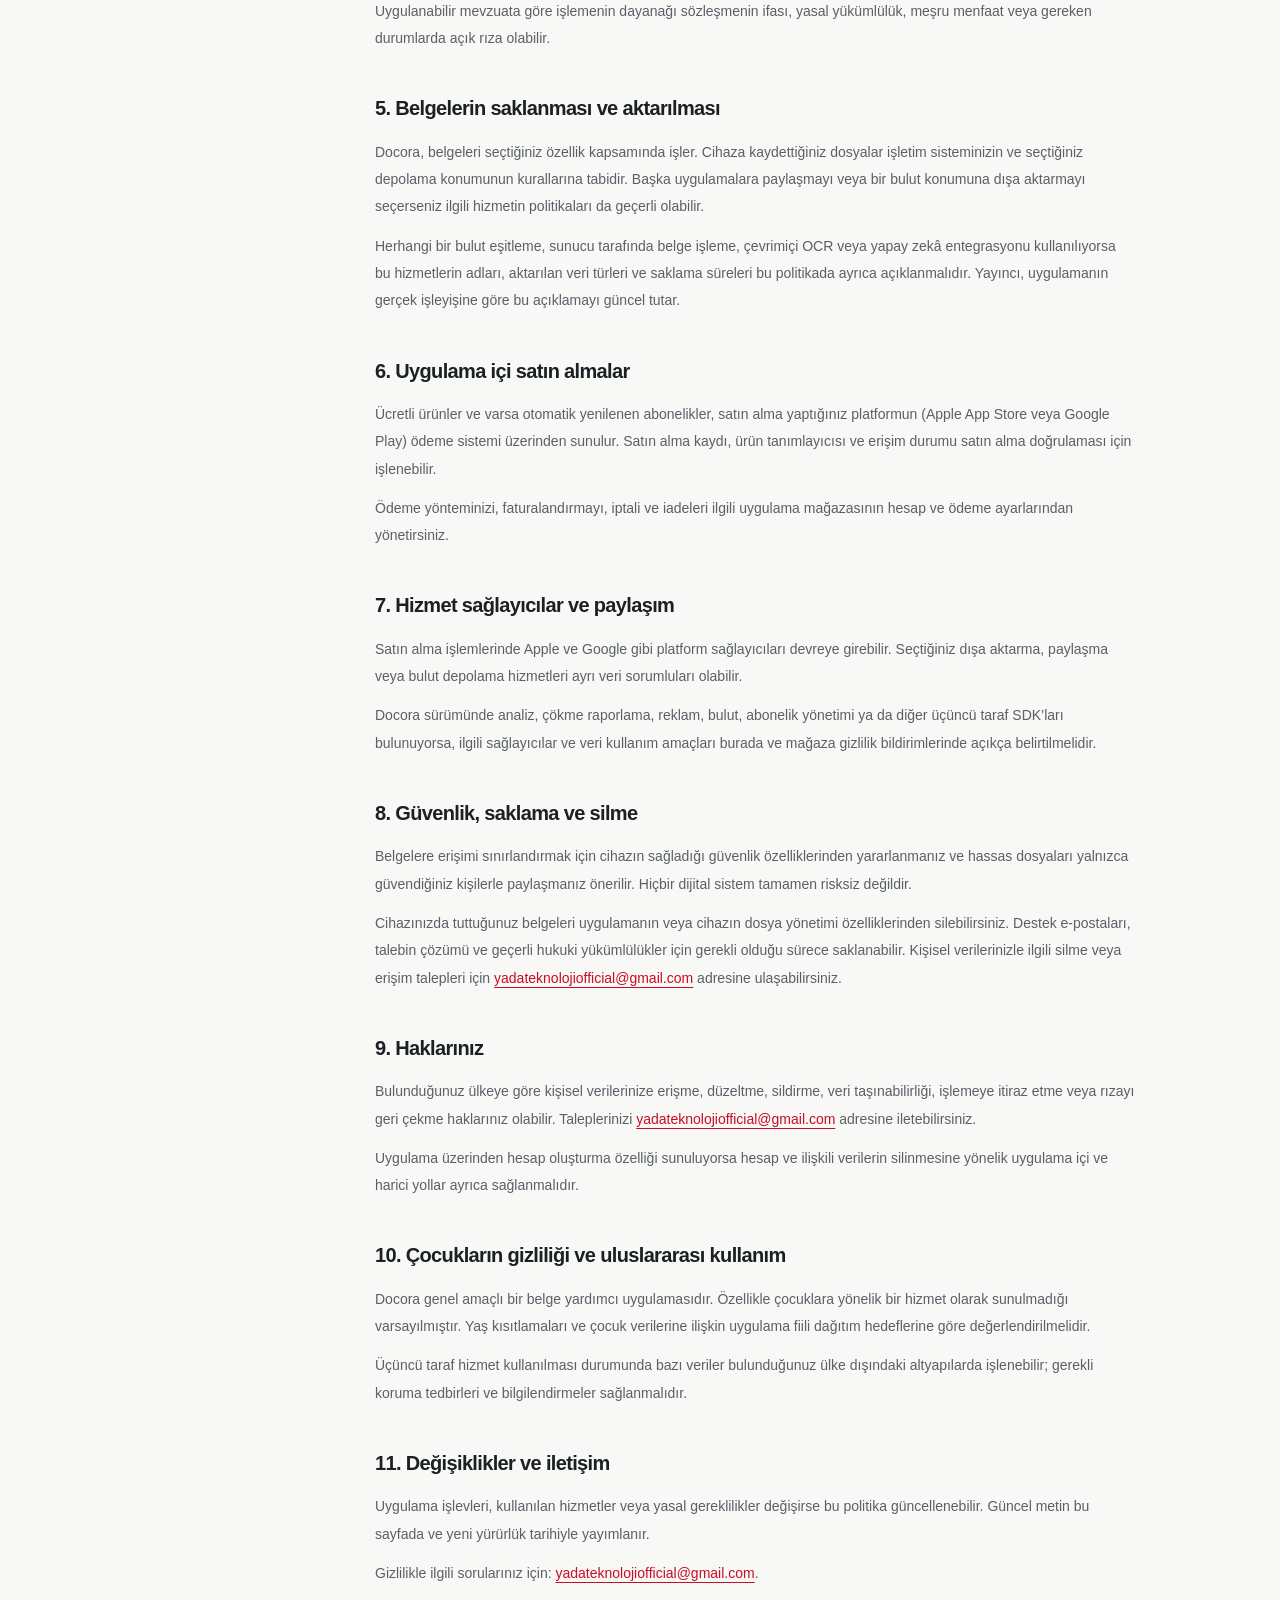
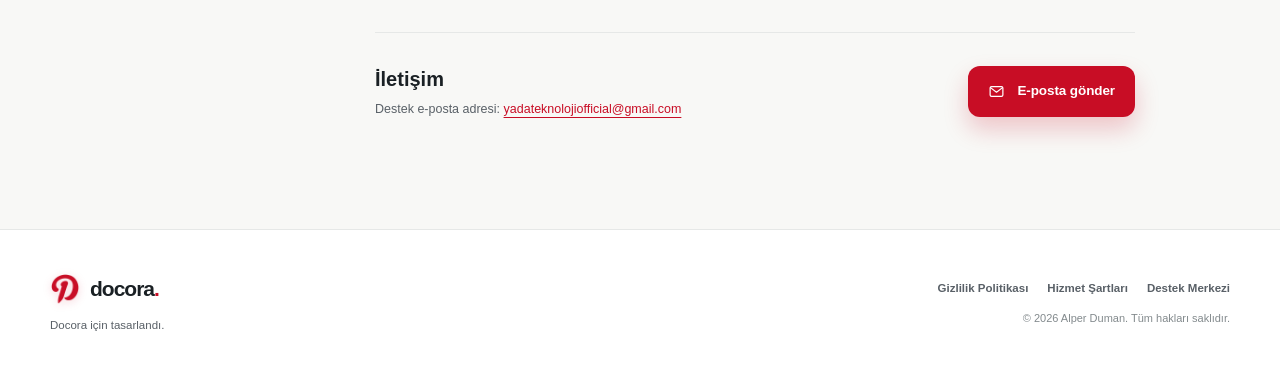
==== commit d5f83c1b: "fix(ui): eliminate header nav border, enable infinite mockup loop, correct email and clarify consume" ====
--- a/privacy.html
+++ b/privacy.html
@@ -33,8 +33,8 @@
 <body data-page="privacy">
 <div id="app">
   <a class="skip-link" href="#main-content">İçeriğe geç</a>
-  <header class="site-header"><div class="container header-inner"><a class="brand" href="index.html"><img src="assets/logo.png" alt="Docora Logo" class="brand-logo" width="38" height="38" fetchpriority="high" decoding="async"><span>docora<span class="brand-dot">.</span></span></a><nav id="primary-nav" class="site-nav" aria-label="Menü" popover="auto"><a href="index.html#features">Özellikler</a><a href="support.html">Destek</a><a aria-current="page" href="privacy.html">Gizlilik</a><a href="terms.html">Hizmet Şartları</a></nav><div class="header-actions"><button type="button" class="icon-button menu-toggle" aria-label="Menü" aria-expanded="false" popovertarget="primary-nav" popovertargetaction="toggle" aria-controls="primary-nav"><svg width="22" height="22" viewBox="0 0 24 24" fill="none" stroke="currentColor" stroke-width="1.7" stroke-linecap="round" stroke-linejoin="round" aria-hidden="true"><path d="M4 7h16M4 12h16M4 17h16"/></svg></button></div></div></header>
-  <main id="main-content"><section class="legal-hero"><div class="container"><a class="back-link" href="index.html">Ana sayfaya dön</a><h1>Gizlilik Politikası</h1><p>Bu politika, Docora uygulamasının belge görüntüleme, tarama, imzalama ve uygulama içi satın alma özellikleriyle bağlantılı olarak bilgilerin nasıl ele alınabileceğini açıklar. Kullandığınız sürümdeki gerçek veri akışları ve seçtiğiniz özellikler esas alınır.</p><p>Yürürlük tarihi: 13 Kasım 2026</p></div></section><section class="legal-body-section"><div class="container"><article class="policy-article"><div class="policy-summary"><p>Docora yalnızca talep ettiğiniz belge işlemlerini gerçekleştirmek için gerekli izinlere erişmeyi hedefler. Uygulama içi satın alma işlemleri ilgili uygulama mağazası üzerinden yürütülür.</p></div><section class="policy-section" id="scope"><h2>1. Kapsam ve veri sorumlusu</h2><p>Bu politika, Docora mobil uygulaması ve uygulamayla ilgili destek iletişimi için geçerlidir. Uygulamadan sorumlu geliştirici: Alper Duman. Gizlilik sorularınız için <a href="mailto:yadatechnologiesofficial@gmail.com">yadatechnologiesofficial@gmail.com</a> adresine yazabilirsiniz.</p><p>Docora ile görüntülediğiniz, taradığınız veya imzaladığınız belgeler kişisel ya da hassas bilgiler içerebilir. Bu nedenle belge erişiminin ne zaman gerektiği aşağıda açıklanır.</p></section><section class="policy-section" id="data"><h2>2. İşlenen bilgi kategorileri</h2><p>Kullandığınız özelliklere bağlı olarak aşağıdaki bilgiler söz konusu olabilir:</p><ul><li>Seçtiğiniz PDF, Word ve diğer desteklenen dosyalar; belge içeriği ve dosya adları.</li><li>Tarama veya imza ekleme işlemini başlattığınızda kamera görüntüleri, taranan sayfalar ve oluşturduğunuz imza.</li><li>Uygulama içi satın alımları doğrulamak için satın alma durumu ve işlem tanımlayıcıları. Kart bilgileriniz uygulama mağazasının ödeme sistemleri tarafından yönetilir.</li><li>Destek talebi gönderirseniz e-posta adresiniz, mesajınız ve kendi isteğinizle eklediğiniz bilgiler.</li><li>Kullanılan yazılım bileşenlerine bağlı olarak çalışmayı sağlamak ve hataları gidermek için gerekli teknik/teşhis bilgileri.</li></ul></section><section class="policy-section" id="permissions"><h2>3. Kamera ve dosya izinleri</h2><p>Kamera erişimi belge tarama amacıyla, dosya veya fotoğraf erişimi ise sizin seçtiğiniz belgeleri açma, içe aktarma, kaydetme ya da dışa aktarma amacıyla kullanılabilir. İlgili erişimler işletim sisteminin izin mekanizmalarına tabidir.</p><p>Uygulamanın temel belge işlevleri için gerekli olmayan izinleri vermemeyi seçebilirsiniz. Bazı özellikler izin verilmediğinde çalışmayabilir. İzinlerinizi cihaz ayarlarından değiştirebilirsiniz.</p></section><section class="policy-section" id="purpose"><h2>4. İşleme amaçları ve hukuki dayanaklar</h2><p>Bilgiler, talep ettiğiniz belge işlemlerini sunmak, satın alınan özelliklere erişimi doğrulamak, destek sağlamak, güvenliği korumak ve teknik sorunları gidermek için işlenebilir.</p><p>Uygulanabilir mevzuata göre işlemenin dayanağı sözleşmenin ifası, yasal yükümlülük, meşru menfaat veya gereken durumlarda açık rıza olabilir.</p></section><section class="policy-section" id="storage"><h2>5. Belgelerin saklanması ve aktarılması</h2><p>Docora, belgeleri seçtiğiniz özellik kapsamında işler. Cihaza kaydettiğiniz dosyalar işletim sisteminizin ve seçtiğiniz depolama konumunun kurallarına tabidir. Başka uygulamalara paylaşmayı veya bir bulut konumuna dışa aktarmayı seçerseniz ilgili hizmetin politikaları da geçerli olabilir.</p><p>Herhangi bir bulut eşitleme, sunucu tarafında belge işleme, çevrimiçi OCR veya yapay zekâ entegrasyonu kullanılıyorsa bu hizmetlerin adları, aktarılan veri türleri ve saklama süreleri bu politikada ayrıca açıklanmalıdır. Yayıncı, uygulamanın gerçek işleyişine göre bu açıklamayı güncel tutar.</p></section><section class="policy-section" id="purchases"><h2>6. Uygulama içi satın almalar</h2><p>Ücretli ürünler ve varsa otomatik yenilenen abonelikler, satın alma yaptığınız platformun (Apple App Store veya Google Play) ödeme sistemi üzerinden sunulur. Satın alma kaydı, ürün tanımlayıcısı ve erişim durumu satın alma doğrulaması için işlenebilir.</p><p>Ödeme yönteminizi, faturalandırmayı, iptali ve iadeleri ilgili uygulama mağazasının hesap ve ödeme ayarlarından yönetirsiniz.</p></section><section class="policy-section" id="sharing"><h2>7. Hizmet sağlayıcılar ve paylaşım</h2><p>Satın alma işlemlerinde Apple ve Google gibi platform sağlayıcıları devreye girebilir. Seçtiğiniz dışa aktarma, paylaşma veya bulut depolama hizmetleri ayrı veri sorumluları olabilir.</p><p>Docora sürümünde analiz, çökme raporlama, reklam, bulut, abonelik yönetimi ya da diğer üçüncü taraf SDK’ları bulunuyorsa, ilgili sağlayıcılar ve veri kullanım amaçları burada ve mağaza gizlilik bildirimlerinde açıkça belirtilmelidir.</p></section><section class="policy-section" id="security"><h2>8. Güvenlik, saklama ve silme</h2><p>Belgelere erişimi sınırlandırmak için cihazın sağladığı güvenlik özelliklerinden yararlanmanız ve hassas dosyaları yalnızca güvendiğiniz kişilerle paylaşmanız önerilir. Hiçbir dijital sistem tamamen risksiz değildir.</p><p>Cihazınızda tuttuğunuz belgeleri uygulamanın veya cihazın dosya yönetimi özelliklerinden silebilirsiniz. Destek e-postaları, talebin çözümü ve geçerli hukuki yükümlülükler için gerekli olduğu sürece saklanabilir. Kişisel verilerinizle ilgili silme veya erişim talepleri için <a href="mailto:yadatechnologiesofficial@gmail.com">yadatechnologiesofficial@gmail.com</a> adresine ulaşabilirsiniz.</p></section><section class="policy-section" id="rights"><h2>9. Haklarınız</h2><p>Bulunduğunuz ülkeye göre kişisel verilerinize erişme, düzeltme, sildirme, veri taşınabilirliği, işlemeye itiraz etme veya rızayı geri çekme haklarınız olabilir. Taleplerinizi <a href="mailto:yadatechnologiesofficial@gmail.com">yadatechnologiesofficial@gmail.com</a> adresine iletebilirsiniz.</p><p>Uygulama üzerinden hesap oluşturma özelliği sunuluyorsa hesap ve ilişkili verilerin silinmesine yönelik uygulama içi ve harici yollar ayrıca sağlanmalıdır.</p></section><section class="policy-section" id="children"><h2>10. Çocukların gizliliği ve uluslararası kullanım</h2><p>Docora genel amaçlı bir belge yardımcı uygulamasıdır. Özellikle çocuklara yönelik bir hizmet olarak sunulmadığı varsayılmıştır. Yaş kısıtlamaları ve çocuk verilerine ilişkin uygulama fiili dağıtım hedeflerine göre değerlendirilmelidir.</p><p>Üçüncü taraf hizmet kullanılması durumunda bazı veriler bulunduğunuz ülke dışındaki altyapılarda işlenebilir; gerekli koruma tedbirleri ve bilgilendirmeler sağlanmalıdır.</p></section><section class="policy-section" id="updates"><h2>11. Değişiklikler ve iletişim</h2><p>Uygulama işlevleri, kullanılan hizmetler veya yasal gereklilikler değişirse bu politika güncellenebilir. Güncel metin bu sayfada ve yeni yürürlük tarihiyle yayımlanır.</p><p>Gizlilikle ilgili sorularınız için: <a href="mailto:yadatechnologiesofficial@gmail.com">yadatechnologiesofficial@gmail.com</a>.</p></section><p>İletişim: <a href="mailto:yadatechnologiesofficial@gmail.com">yadatechnologiesofficial@gmail.com</a></p></article></div></section></main>
+  <header class="site-header"><div class="container header-inner"><a class="brand" href="index.html"><img src="assets/logo.png" alt="Docora Logo" class="brand-logo" width="38" height="38" fetchpriority="high" decoding="async"><span>docora<span class="brand-dot">.</span></span></a><nav id="primary-nav" class="site-nav" aria-label="Menü"><a href="index.html#features">Özellikler</a><a href="support.html">Destek</a><a aria-current="page" href="privacy.html">Gizlilik</a><a href="terms.html">Hizmet Şartları</a></nav><div class="header-actions"><button type="button" class="icon-button menu-toggle" aria-label="Menü" aria-expanded="false" popovertarget="primary-nav" popovertargetaction="toggle" aria-controls="primary-nav"><svg width="22" height="22" viewBox="0 0 24 24" fill="none" stroke="currentColor" stroke-width="1.7" stroke-linecap="round" stroke-linejoin="round" aria-hidden="true"><path d="M4 7h16M4 12h16M4 17h16"/></svg></button></div></div></header>
+  <main id="main-content"><section class="legal-hero"><div class="container"><a class="back-link" href="index.html">Ana sayfaya dön</a><h1>Gizlilik Politikası</h1><p>Bu politika, Docora uygulamasının belge görüntüleme, tarama, imzalama ve uygulama içi satın alma özellikleriyle bağlantılı olarak bilgilerin nasıl ele alınabileceğini açıklar. Kullandığınız sürümdeki gerçek veri akışları ve seçtiğiniz özellikler esas alınır.</p><p>Yürürlük tarihi: 13 Kasım 2026</p></div></section><section class="legal-body-section"><div class="container"><article class="policy-article"><div class="policy-summary"><p>Docora yalnızca talep ettiğiniz belge işlemlerini gerçekleştirmek için gerekli izinlere erişmeyi hedefler. Uygulama içi satın alma işlemleri ilgili uygulama mağazası üzerinden yürütülür.</p></div><section class="policy-section" id="scope"><h2>1. Kapsam ve veri sorumlusu</h2><p>Bu politika, Docora mobil uygulaması ve uygulamayla ilgili destek iletişimi için geçerlidir. Uygulamadan sorumlu geliştirici: Alper Duman. Gizlilik sorularınız için <a href="mailto:yadateknolojiofficial@gmail.com">yadateknolojiofficial@gmail.com</a> adresine yazabilirsiniz.</p><p>Docora ile görüntülediğiniz, taradığınız veya imzaladığınız belgeler kişisel ya da hassas bilgiler içerebilir. Bu nedenle belge erişiminin ne zaman gerektiği aşağıda açıklanır.</p></section><section class="policy-section" id="data"><h2>2. İşlenen bilgi kategorileri</h2><p>Kullandığınız özelliklere bağlı olarak aşağıdaki bilgiler söz konusu olabilir:</p><ul><li>Seçtiğiniz PDF, Word ve diğer desteklenen dosyalar; belge içeriği ve dosya adları.</li><li>Tarama veya imza ekleme işlemini başlattığınızda kamera görüntüleri, taranan sayfalar ve oluşturduğunuz imza.</li><li>Uygulama içi satın alımları doğrulamak için satın alma durumu ve işlem tanımlayıcıları. Kart bilgileriniz uygulama mağazasının ödeme sistemleri tarafından yönetilir.</li><li>Destek talebi gönderirseniz e-posta adresiniz, mesajınız ve kendi isteğinizle eklediğiniz bilgiler.</li><li>Kullanılan yazılım bileşenlerine bağlı olarak çalışmayı sağlamak ve hataları gidermek için gerekli teknik/teşhis bilgileri.</li></ul></section><section class="policy-section" id="permissions"><h2>3. Kamera ve dosya izinleri</h2><p>Kamera erişimi belge tarama amacıyla, dosya veya fotoğraf erişimi ise sizin seçtiğiniz belgeleri açma, içe aktarma, kaydetme ya da dışa aktarma amacıyla kullanılabilir. İlgili erişimler işletim sisteminin izin mekanizmalarına tabidir.</p><p>Uygulamanın temel belge işlevleri için gerekli olmayan izinleri vermemeyi seçebilirsiniz. Bazı özellikler izin verilmediğinde çalışmayabilir. İzinlerinizi cihaz ayarlarından değiştirebilirsiniz.</p></section><section class="policy-section" id="purpose"><h2>4. İşleme amaçları ve hukuki dayanaklar</h2><p>Bilgiler, talep ettiğiniz belge işlemlerini sunmak, satın alınan özelliklere erişimi doğrulamak, destek sağlamak, güvenliği korumak ve teknik sorunları gidermek için işlenebilir.</p><p>Uygulanabilir mevzuata göre işlemenin dayanağı sözleşmenin ifası, yasal yükümlülük, meşru menfaat veya gereken durumlarda açık rıza olabilir.</p></section><section class="policy-section" id="storage"><h2>5. Belgelerin saklanması ve aktarılması</h2><p>Docora, belgeleri seçtiğiniz özellik kapsamında işler. Cihaza kaydettiğiniz dosyalar işletim sisteminizin ve seçtiğiniz depolama konumunun kurallarına tabidir. Başka uygulamalara paylaşmayı veya bir bulut konumuna dışa aktarmayı seçerseniz ilgili hizmetin politikaları da geçerli olabilir.</p><p>Herhangi bir bulut eşitleme, sunucu tarafında belge işleme, çevrimiçi OCR veya yapay zekâ entegrasyonu kullanılıyorsa bu hizmetlerin adları, aktarılan veri türleri ve saklama süreleri bu politikada ayrıca açıklanmalıdır. Yayıncı, uygulamanın gerçek işleyişine göre bu açıklamayı güncel tutar.</p></section><section class="policy-section" id="purchases"><h2>6. Uygulama içi satın almalar</h2><p>Ücretli ürünler ve varsa otomatik yenilenen abonelikler, satın alma yaptığınız platformun (Apple App Store veya Google Play) ödeme sistemi üzerinden sunulur. Satın alma kaydı, ürün tanımlayıcısı ve erişim durumu satın alma doğrulaması için işlenebilir.</p><p>Ödeme yönteminizi, faturalandırmayı, iptali ve iadeleri ilgili uygulama mağazasının hesap ve ödeme ayarlarından yönetirsiniz.</p></section><section class="policy-section" id="sharing"><h2>7. Hizmet sağlayıcılar ve paylaşım</h2><p>Satın alma işlemlerinde Apple ve Google gibi platform sağlayıcıları devreye girebilir. Seçtiğiniz dışa aktarma, paylaşma veya bulut depolama hizmetleri ayrı veri sorumluları olabilir.</p><p>Docora sürümünde analiz, çökme raporlama, reklam, bulut, abonelik yönetimi ya da diğer üçüncü taraf SDK’ları bulunuyorsa, ilgili sağlayıcılar ve veri kullanım amaçları burada ve mağaza gizlilik bildirimlerinde açıkça belirtilmelidir.</p></section><section class="policy-section" id="security"><h2>8. Güvenlik, saklama ve silme</h2><p>Belgelere erişimi sınırlandırmak için cihazın sağladığı güvenlik özelliklerinden yararlanmanız ve hassas dosyaları yalnızca güvendiğiniz kişilerle paylaşmanız önerilir. Hiçbir dijital sistem tamamen risksiz değildir.</p><p>Cihazınızda tuttuğunuz belgeleri uygulamanın veya cihazın dosya yönetimi özelliklerinden silebilirsiniz. Destek e-postaları, talebin çözümü ve geçerli hukuki yükümlülükler için gerekli olduğu sürece saklanabilir. Kişisel verilerinizle ilgili silme veya erişim talepleri için <a href="mailto:yadateknolojiofficial@gmail.com">yadateknolojiofficial@gmail.com</a> adresine ulaşabilirsiniz.</p></section><section class="policy-section" id="rights"><h2>9. Haklarınız</h2><p>Bulunduğunuz ülkeye göre kişisel verilerinize erişme, düzeltme, sildirme, veri taşınabilirliği, işlemeye itiraz etme veya rızayı geri çekme haklarınız olabilir. Taleplerinizi <a href="mailto:yadateknolojiofficial@gmail.com">yadateknolojiofficial@gmail.com</a> adresine iletebilirsiniz.</p><p>Uygulama üzerinden hesap oluşturma özelliği sunuluyorsa hesap ve ilişkili verilerin silinmesine yönelik uygulama içi ve harici yollar ayrıca sağlanmalıdır.</p></section><section class="policy-section" id="children"><h2>10. Çocukların gizliliği ve uluslararası kullanım</h2><p>Docora genel amaçlı bir belge yardımcı uygulamasıdır. Özellikle çocuklara yönelik bir hizmet olarak sunulmadığı varsayılmıştır. Yaş kısıtlamaları ve çocuk verilerine ilişkin uygulama fiili dağıtım hedeflerine göre değerlendirilmelidir.</p><p>Üçüncü taraf hizmet kullanılması durumunda bazı veriler bulunduğunuz ülke dışındaki altyapılarda işlenebilir; gerekli koruma tedbirleri ve bilgilendirmeler sağlanmalıdır.</p></section><section class="policy-section" id="updates"><h2>11. Değişiklikler ve iletişim</h2><p>Uygulama işlevleri, kullanılan hizmetler veya yasal gereklilikler değişirse bu politika güncellenebilir. Güncel metin bu sayfada ve yeni yürürlük tarihiyle yayımlanır.</p><p>Gizlilikle ilgili sorularınız için: <a href="mailto:yadateknolojiofficial@gmail.com">yadateknolojiofficial@gmail.com</a>.</p></section><p>İletişim: <a href="mailto:yadateknolojiofficial@gmail.com">yadateknolojiofficial@gmail.com</a></p></article></div></section></main>
   <footer class="site-footer"><div class="container footer-inner"><div class="footer-brand"><a href="index.html" class="footer-brand-name"><img src="assets/logo.png" alt="Docora Logo" class="brand-logo" width="30" height="30"><strong>docora<span class="brand-dot">.</span></strong></a><span>Docora için tasarlandı.</span></div><div class="footer-right"><div class="footer-links"><a href="privacy.html">Gizlilik</a><a href="terms.html">Hizmet Şartları</a><a href="support.html">Destek</a></div><span class="copyright">© 2026 Alper Duman. Tüm hakları saklıdır.</span></div></div></footer>
 </div>
 </body>
--- a/assets/style.css
+++ b/assets/style.css
@@ -161,36 +161,45 @@
 }
 
 .site-nav {
-  display: flex;
-  align-items: center;
-  gap: 28px;
+  position: static;
+  display: flex;
+  align-items: center;
+  gap: 6px;
   margin-left: auto;
+  margin-right: 8px;
   white-space: nowrap;
+  border: none !important;
+  outline: none !important;
+  background: transparent !important;
+  padding: 0 !important;
+  box-shadow: none !important;
 }
 
 .site-nav a {
   color: var(--subtle);
   font-size: 13.5px;
+  font-weight: 600;
+  padding: 8px 16px;
+  border-radius: 99px;
+  position: relative;
+  transition: color 0.18s ease, background-color 0.18s ease;
+  text-decoration: none;
+}
+
+.site-nav a:hover {
+  color: var(--text);
+  background: var(--surface-2);
+}
+
+.site-nav a[aria-current="page"] {
+  color: var(--red);
+  background: var(--red-light);
   font-weight: 700;
-  padding-block: 6px;
-  position: relative;
-  transition: color 0.2s ease;
-}
-
-.site-nav a:hover,
-.site-nav a[aria-current="page"] {
-  color: var(--text);
-}
-
-.site-nav a[aria-current="page"]::after {
-  content: "";
-  position: absolute;
-  bottom: -2px;
-  left: 0;
-  width: 100%;
-  height: 2px;
-  background: var(--red);
-  border-radius: 2px;
+}
+
+.site-nav a:focus-visible {
+  outline: 2px solid var(--red);
+  outline-offset: 2px;
 }
 
 .header-actions {
@@ -601,17 +610,21 @@
   gap: 4px;
 }
 
-.cert-pill {
+.signed-tag {
   display: inline-flex;
   align-items: center;
-  gap: 4px;
-  font-size: 8px;
+  gap: 5px;
+  font-size: 9.5px;
   font-weight: 800;
   color: #1b8743;
   background: #eaf8ee;
-  padding: 3px 7px;
+  padding: 3px 8px;
   border-radius: 99px;
   border: 1px solid #c8ebd2;
+}
+
+.signed-tag svg {
+  color: #1b8743;
 }
 
 /* Scanner Screen Viewfinder & Laser */
@@ -700,14 +713,15 @@
   color: var(--red);
 }
 
+.chip-left,
 .chip-scan {
   top: 75px;
-  left: 28px;
+  left: 24px;
   transform: rotate(-6deg);
 }
 
 .chip-sign {
-  right: 24px;
+  right: 22px;
   bottom: 65px;
   transform: rotate(7deg);
 }
@@ -736,7 +750,29 @@
 
 .workspace-dots {
   display: flex;
-  gap: 6px;
+  align-items: center;
+  gap: 7px;
+}
+
+.dot-btn {
+  width: 8px;
+  height: 8px;
+  padding: 0;
+  border: 0;
+  border-radius: 100%;
+  background: var(--line);
+  cursor: pointer;
+  transition: background-color 0.18s ease, transform 0.18s ease;
+}
+
+.dot-btn:hover {
+  transform: scale(1.35);
+  background: var(--muted);
+}
+
+.dot-btn.active {
+  background: var(--red);
+  transform: scale(1.25);
 }
 
 .workspace-dots i {
